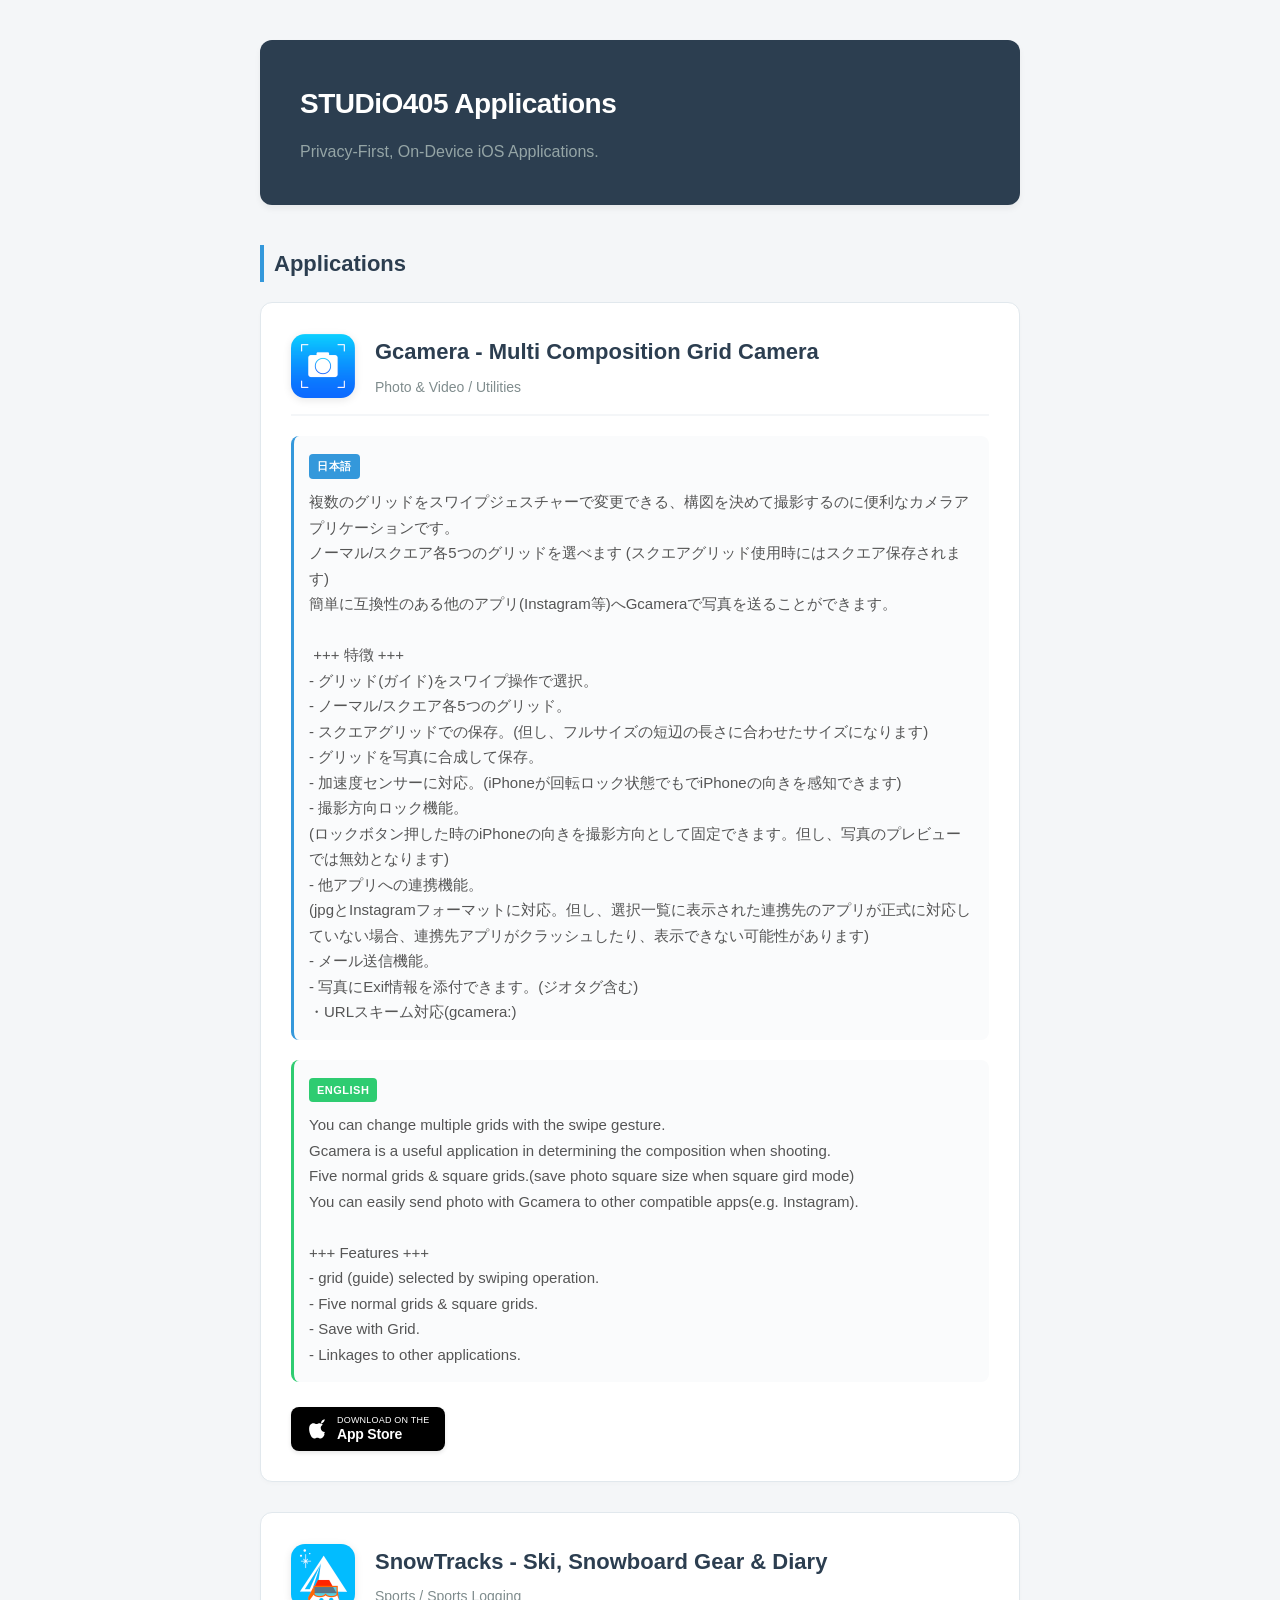
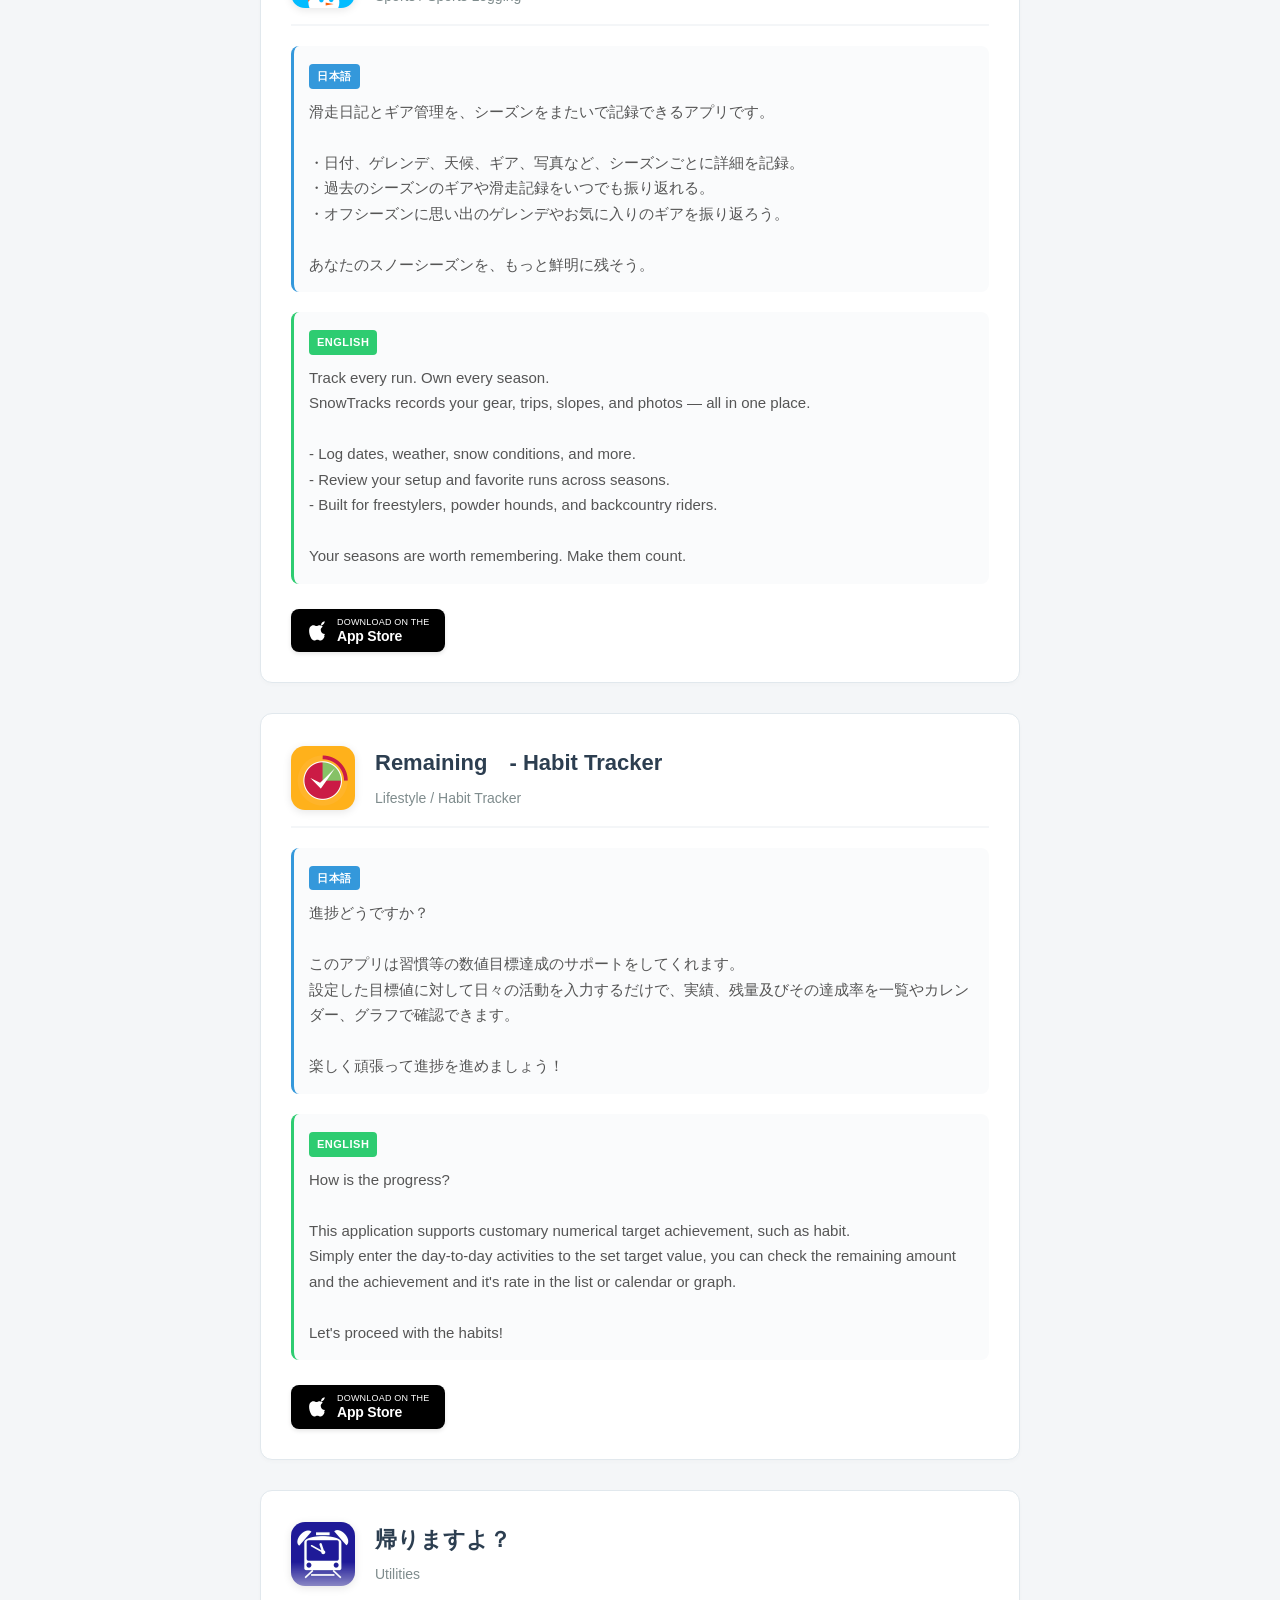
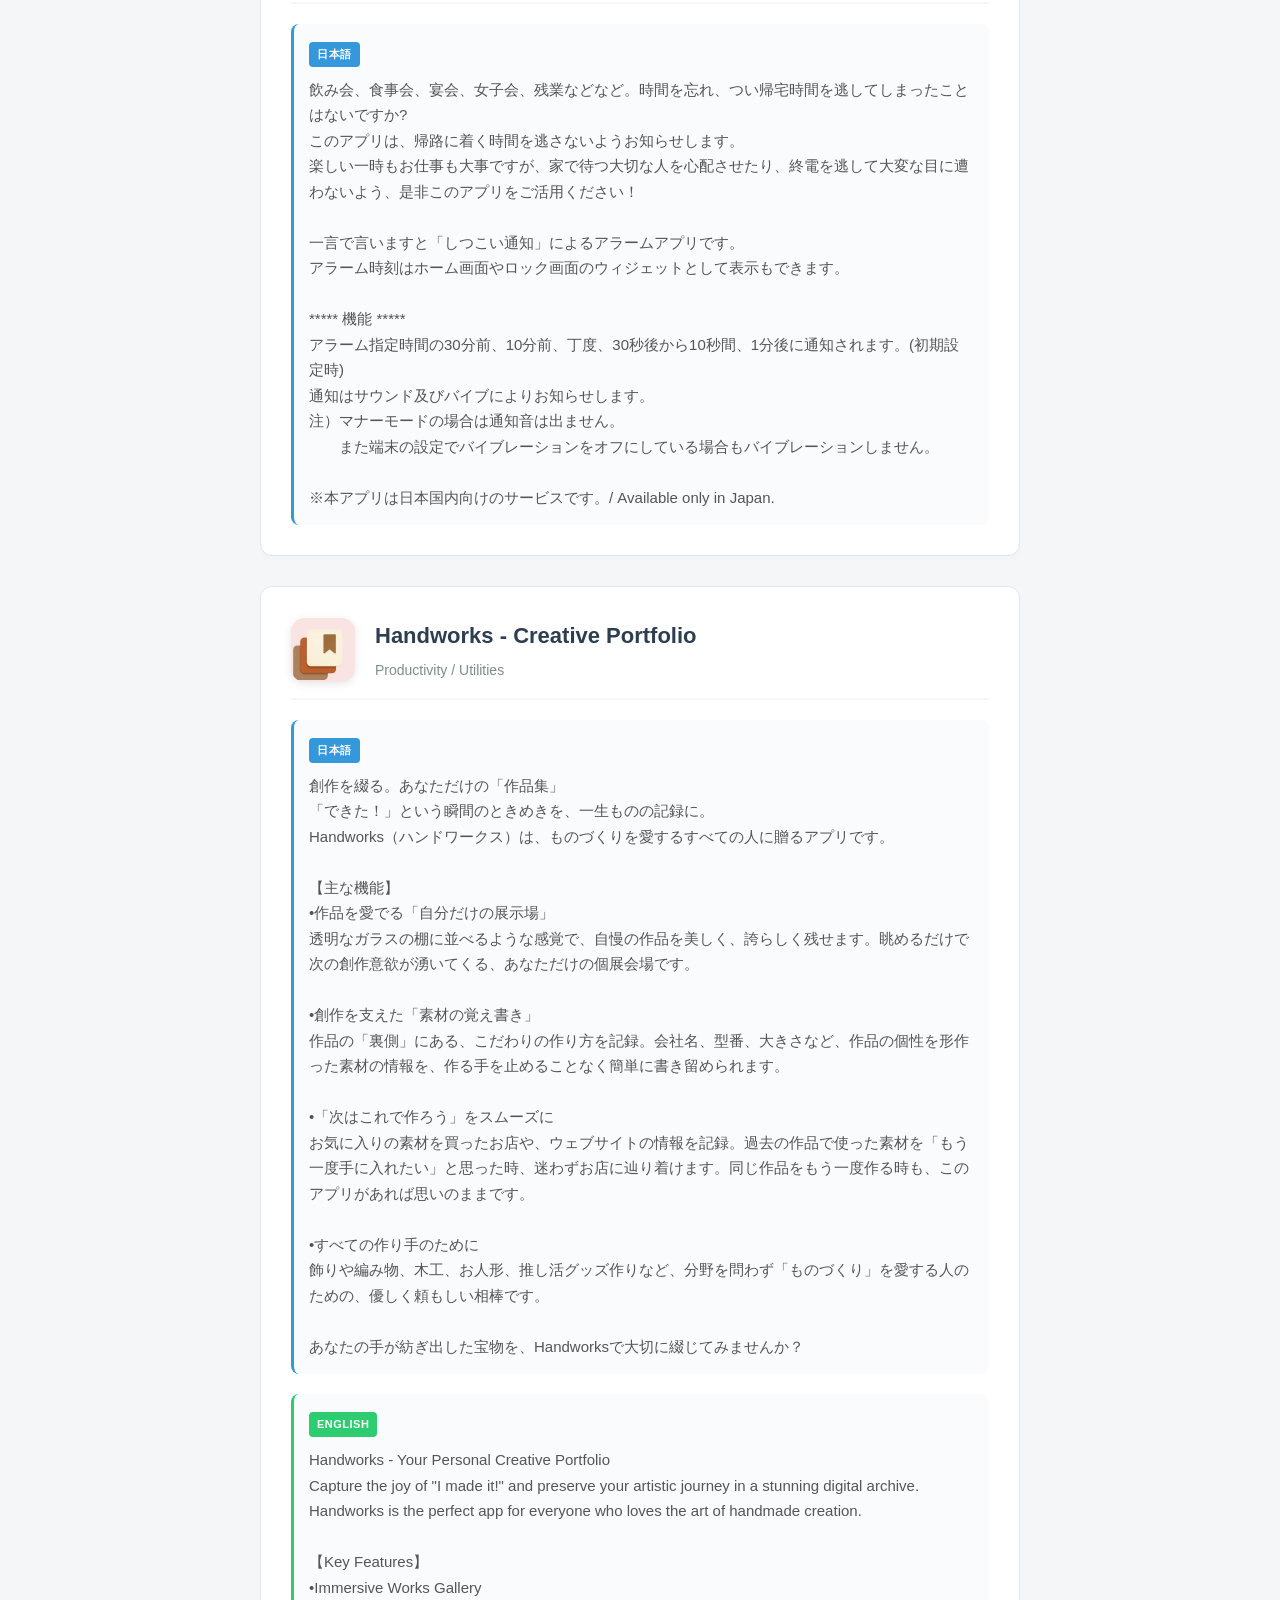
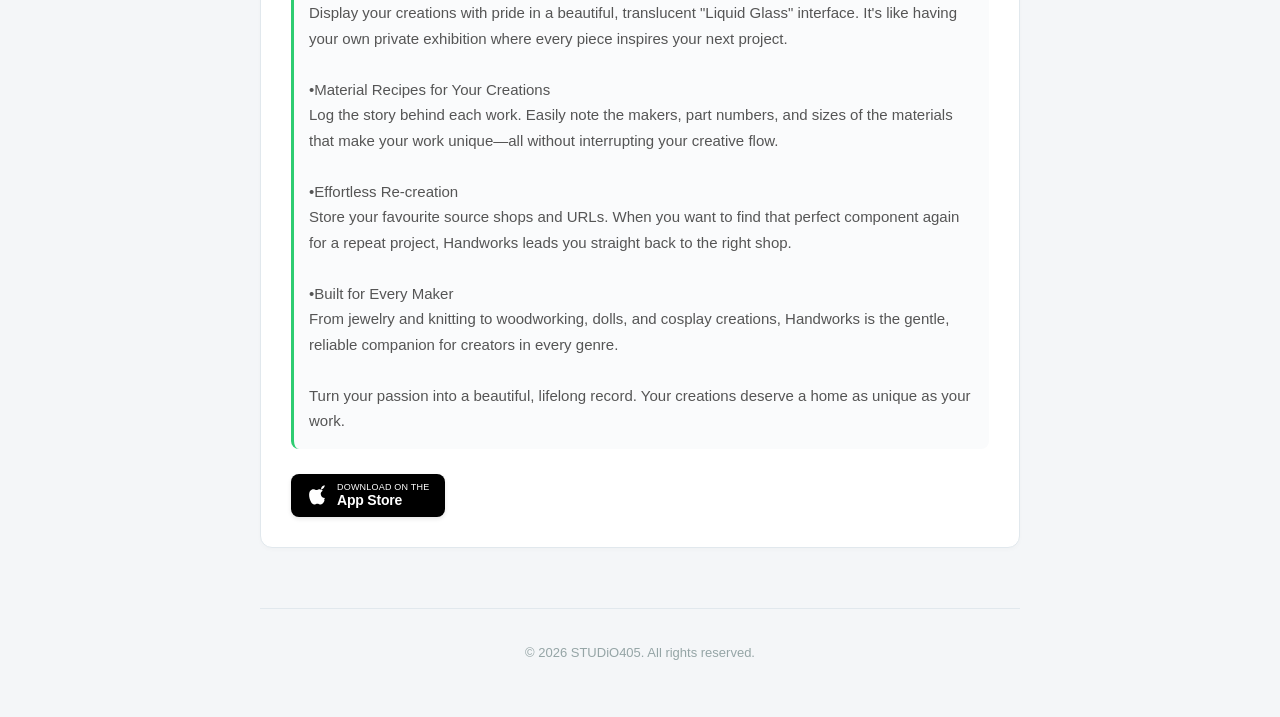
==== index.html @ 20d5213b "Update index.html Handworks公開したのでアプリのリンクを追加" ====
<!DOCTYPE html>
<html lang="ja">
<head>
    <meta charset="UTF-8">
    <meta name="viewport" content="width=device-width, initial-scale=1.0">
    <title>STUDiO405 Applications | Portfolio</title>
    <style>
        /* 全体のベーススタイル */
        * {
            box-sizing: border-box;
        }
        body {
            font-family: -apple-system, BlinkMacSystemFont, "Segoe UI", Roboto, "Helvetica Neue", Arial, sans-serif;
            color: #2c3e50;
            background-color: #f4f6f8;
            line-height: 1.7;
            margin: 0;
            padding: 0;
        }
        .container {
            max-width: 800px;
            margin: 0 auto;
            padding: 40px 20px;
        }
        /* ヘッダーエリア */
        header {
            background-color: #2c3e50;
            color: #ffffff;
            padding: 40px;
            border-radius: 12px;
            margin-bottom: 30px;
            box-shadow: 0 4px 6px rgba(0,0,0,0.05);
        }
        header h1 {
            margin: 0 0 10px 0;
            font-size: 28px;
            font-weight: 700;
            letter-spacing: -0.5px;
        }
        header p {
            margin: 0;
            font-size: 16px;
            color: #95a5a6;
        }
        /* セクションタイトル */
        .section-title {
            font-size: 22px;
            color: #2c3e50;
            margin: 40px 0 20px 0;
            padding-left: 10px;
            border-left: 4px solid #3498db;
        }
        /* アプリカード */
        .app-card {
            background-color: #ffffff;
            border: 1px solid #e1e8ed;
            border-radius: 12px;
            padding: 30px;
            margin-bottom: 30px;
            box-shadow: 0 2px 4px rgba(0,0,0,0.02);
        }
        /* アプリヘッダー（アイコンとタイトルの横並び） */
        .app-header {
            display: flex;
            align-items: center;
            gap: 20px;
            margin-bottom: 20px;
            border-bottom: 2px solid #f4f6f8;
            padding-bottom: 15px;
        }
        /* アプリアイコン（iOS風角丸） */
        .app-icon {
            width: 64px;
            height: 64px;
            border-radius: 22%;
            object-fit: cover;
            box-shadow: 0 2px 8px rgba(0,0,0,0.1);
            background-color: #eee;
        }
        .app-title-meta {
            flex: 1;
        }
        .app-name {
            font-size: 22px;
            font-weight: bold;
            color: #2c3e50;
            margin: 0 0 5px 0;
        }
        .app-category {
            font-size: 14px;
            color: #7f8c8d;
            margin: 0;
        }
        /* 言語セクション（日・英） */
        .lang-section {
            margin-top: 20px;
            padding: 15px;
            background-color: #fafbfc;
            border-radius: 8px;
            border-left: 3px solid #bdc3c7;
        }
        .lang-section.jp { border-left-color: #3498db; }
        .lang-section.en { border-left-color: #2ecc71; }

        .lang-badge {
            display: inline-block;
            font-size: 11px;
            font-weight: bold;
            color: #ffffff;
            padding: 3px 8px;
            border-radius: 4px;
            margin-bottom: 10px;
            text-transform: uppercase;
            letter-spacing: 0.5px;
        }
        .lang-badge.jp { background-color: #3498db; }
        .lang-badge.en { background-color: #2ecc71; }

        .app-description {
            font-size: 15px;
            color: #555555;
            margin: 0;
            white-space: pre-wrap;
        }
        /* App Store リンクボタン（Apple公式風カスタムCSS） */
        .store-link-container {
            margin-top: 25px;
            display: flex;
            justify-content: flex-start;
        }
        .appstore-button {
            display: inline-flex;
            align-items: center;
            background-color: #000000;
            color: #ffffff;
            text-decoration: none;
            padding: 8px 16px;
            border-radius: 8px;
            font-family: -apple-system, BlinkMacSystemFont, "Segoe UI", Roboto, sans-serif;
            transition: background-color 0.2s ease, transform 0.1s ease;
            box-shadow: 0 2px 4px rgba(0,0,0,0.1);
        }
        .appstore-button:hover {
            background-color: #222222;
        }
        .appstore-button:active {
            transform: scale(0.98);
        }
        /* ボタン内のAppleロゴ（SVG埋め込みで外部画像不要に） */
        .apple-logo {
            width: 20px;
            height: 20px;
            fill: #ffffff;
            margin-right: 10px;
        }
        .button-text {
            display: flex;
            flex-direction: column;
            line-height: 1.2;
        }
        .badge-sub {
            font-size: 9px;
            font-weight: 500;
            letter-spacing: 0.2px;
            text-transform: uppercase;
        }
        .badge-main {
            font-size: 14px;
            font-weight: 600;
            letter-spacing: -0.2px;
        }
        /* フッター */
        footer {
            text-align: center;
            margin-top: 60px;
            padding-top: 20px;
            border-top: 1px solid #e1e8ed;
            font-size: 13px;
            color: #95a5a6;
        }
    </style>
</head>
<body>

<div class="container">

    <header>
        <h1>STUDiO405 Applications</h1>
        <p>Privacy-First, On-Device iOS Applications.</p>
    </header>

    <h2 class="section-title">Applications</h2>

    <div class="app-card">
        <div class="app-header">
            <img src="images/icon-gcamera.png" alt="Gcamera Icon" class="app-icon">
            <div class="app-title-meta">
                <h3 class="app-name">Gcamera - Multi Composition Grid Camera</h3>
                <p class="app-category">Photo & Video / Utilities</p>
            </div>
        </div>
        <div class="lang-section jp">
            <span class="lang-badge jp">日本語</span>
            <p class="app-description">複数のグリッドをスワイプジェスチャーで変更できる、構図を決めて撮影するのに便利なカメラアプリケーションです。
ノーマル/スクエア各5つのグリッドを選べます (スクエアグリッド使用時にはスクエア保存されます)
簡単に互換性のある他のアプリ(Instagram等)へGcameraで写真を送ることができます。

 +++ 特徴 +++
- グリッド(ガイド)をスワイプ操作で選択。
- ノーマル/スクエア各5つのグリッド。
- スクエアグリッドでの保存。(但し、フルサイズの短辺の長さに合わせたサイズになります)
- グリッドを写真に合成して保存。
- 加速度センサーに対応。(iPhoneが回転ロック状態でもでiPhoneの向きを感知できます)
- 撮影方向ロック機能。
(ロックボタン押した時のiPhoneの向きを撮影方向として固定できます。但し、写真のプレビューでは無効となります)
- 他アプリへの連携機能。
(jpgとInstagramフォーマットに対応。但し、選択一覧に表示された連携先のアプリが正式に対応していない場合、連携先アプリがクラッシュしたり、表示できない可能性があります)
- メール送信機能。
- 写真にExif情報を添付できます。(ジオタグ含む)
・URLスキーム対応(gcamera:)</p>
        </div>
        <div class="lang-section en">
            <span class="lang-badge en">English</span>
            <p class="app-description">You can change multiple grids with the swipe gesture.
Gcamera is a useful application in determining the composition when shooting.
Five normal grids & square grids.(save photo square size when square gird mode)
You can easily send photo with Gcamera to other compatible apps(e.g. Instagram).

+++ Features +++
- grid (guide) selected by swiping operation.
- Five normal grids & square grids.
- Save with Grid.
- Linkages to other applications.</p>
        </div>
        <div class="store-link-container">
            <a href="https://apps.apple.com/app/gcamera/id443770493" class="appstore-button" target="_blank" rel="noopener noreferrer">
                <svg class="apple-logo" viewBox="0 0 170 170">
                    <path d="M150.37 130.25c-2.45 5.66-5.35 10.87-8.71 15.66-4.58 6.53-8.33 11.05-11.22 13.56-4.48 4.12-9.28 6.23-14.42 6.35-3.69 0-8.14-1.05-13.32-3.18-5.19-2.12-9.97-3.17-14.34-3.17-4.58 0-9.49 1.05-14.75 3.17-5.26 2.13-9.5 3.24-12.74 3.35-4.34.13-9.04-1.92-14.12-6.13-3.41-2.79-7.25-7.48-11.53-14.07-5.27-8.14-9.45-17.75-12.54-28.81-3.09-11.06-4.63-21.73-4.63-31.99 0-14.95 3.37-26.88 10.12-35.77 6.74-8.89 15.22-13.34 25.42-13.34 4.69 0 9.87 1.25 15.56 3.75 5.68 2.5 9.4 3.75 11.14 3.75 1.48 0 5.42-1.29 11.83-3.87 6.42-2.58 11.51-3.75 15.28-3.5 11.19.64 19.89 4.79 26.09 12.44-11.44 6.93-17.02 16.48-16.74 28.66.27 9.8 3.86 17.83 10.77 24.11 6.9 6.27 15.11 9.61 24.61 10.03-2.19 6.47-4.64 12.52-7.36 18.15zM119.22 35.61c0-8.08 2.87-15.54 8.6-22.38C133.56 6.38 141.08 2.4 150.36 1.3c.13 1 .2 1.83.2 2.47 0 7.74-2.91 15.06-8.73 21.96-5.83 6.9-13.25 11.08-22.25 12.54-.25-1-.36-1.78-.36-2.66z"/>
                </svg>
                <div class="button-text">
                    <span class="badge-sub">Download on the</span>
                    <span class="badge-main">App Store</span>
                </div>
            </a>
        </div>
    </div>

    <div class="app-card">
        <div class="app-header">
            <img src="images/icon-snowtracks.png" alt="SnowTracks Icon" class="app-icon">
            <div class="app-title-meta">
                <h3 class="app-name">SnowTracks - Ski, Snowboard Gear & Diary</h3>
                <p class="app-category">Sports / Sports Logging</p>
            </div>
        </div>
        <div class="lang-section jp">
            <span class="lang-badge jp">日本語</span>
            <p class="app-description">滑走日記とギア管理を、シーズンをまたいで記録できるアプリです。

・日付、ゲレンデ、天候、ギア、写真など、シーズンごとに詳細を記録。
・過去のシーズンのギアや滑走記録をいつでも振り返れる。
・オフシーズンに思い出のゲレンデやお気に入りのギアを振り返ろう。

あなたのスノーシーズンを、もっと鮮明に残そう。</p>
        </div>
        <div class="lang-section en">
            <span class="lang-badge en">English</span>
            <p class="app-description">Track every run. Own every season.
SnowTracks records your gear, trips, slopes, and photos — all in one place.

- Log dates, weather, snow conditions, and more.
- Review your setup and favorite runs across seasons.
- Built for freestylers, powder hounds, and backcountry riders.

Your seasons are worth remembering. Make them count.</p>
        </div>
        <div class="store-link-container">
            <a href="https://apps.apple.com/app/snowtracks/id914318265" class="appstore-button" target="_blank" rel="noopener noreferrer">
                <svg class="apple-logo" viewBox="0 0 170 170">
                    <path d="M150.37 130.25c-2.45 5.66-5.35 10.87-8.71 15.66-4.58 6.53-8.33 11.05-11.22 13.56-4.48 4.12-9.28 6.23-14.42 6.35-3.69 0-8.14-1.05-13.32-3.18-5.19-2.12-9.97-3.17-14.34-3.17-4.58 0-9.49 1.05-14.75 3.17-5.26 2.13-9.5 3.24-12.74 3.35-4.34.13-9.04-1.92-14.12-6.13-3.41-2.79-7.25-7.48-11.53-14.07-5.27-8.14-9.45-17.75-12.54-28.81-3.09-11.06-4.63-21.73-4.63-31.99 0-14.95 3.37-26.88 10.12-35.77 6.74-8.89 15.22-13.34 25.42-13.34 4.69 0 9.87 1.25 15.56 3.75 5.68 2.5 9.4 3.75 11.14 3.75 1.48 0 5.42-1.29 11.83-3.87 6.42-2.58 11.51-3.75 15.28-3.5 11.19.64 19.89 4.79 26.09 12.44-11.44 6.93-17.02 16.48-16.74 28.66.27 9.8 3.86 17.83 10.77 24.11 6.9 6.27 15.11 9.61 24.61 10.03-2.19 6.47-4.64 12.52-7.36 18.15zM119.22 35.61c0-8.08 2.87-15.54 8.6-22.38C133.56 6.38 141.08 2.4 150.36 1.3c.13 1 .2 1.83.2 2.47 0 7.74-2.91 15.06-8.73 21.96-5.83 6.9-13.25 11.08-22.25 12.54-.25-1-.36-1.78-.36-2.66z"/>
                </svg>
                <div class="button-text">
                    <span class="badge-sub">Download on the</span>
                    <span class="badge-main">App Store</span>
                </div>
            </a>
        </div>
    </div>

    <div class="app-card">
        <div class="app-header">
            <img src="images/icon-remaining.png" alt="Remaining Icon" class="app-icon">
            <div class="app-title-meta">
                <h3 class="app-name">Remaining　- Habit Tracker</h3>
                <p class="app-category">Lifestyle / Habit Tracker</p>
            </div>
        </div>
        <div class="lang-section jp">
            <span class="lang-badge jp">日本語</span>
            <p class="app-description">進捗どうですか？
                
このアプリは習慣等の数値目標達成のサポートをしてくれます。
設定した目標値に対して日々の活動を入力するだけで、実績、残量及びその達成率を一覧やカレンダー、グラフで確認できます。

楽しく頑張って進捗を進めましょう！</p>
        </div>
        <div class="lang-section en">
            <span class="lang-badge en">English</span>
            <p class="app-description">How is the progress?
                
This application supports customary numerical target achievement, such as habit.                 
Simply enter the day-to-day activities to the set target value, you can check the remaining amount and the achievement and it's rate in the list or calendar or graph.

Let's proceed with the habits!</p>
        </div>
        <div class="store-link-container">
            <a href="https://apps.apple.com/app/remaining/id914320949" class="appstore-button" target="_blank" rel="noopener noreferrer">
                <svg class="apple-logo" viewBox="0 0 170 170">
                    <path d="M150.37 130.25c-2.45 5.66-5.35 10.87-8.71 15.66-4.58 6.53-8.33 11.05-11.22 13.56-4.48 4.12-9.28 6.23-14.42 6.35-3.69 0-8.14-1.05-13.32-3.18-5.19-2.12-9.97-3.17-14.34-3.17-4.58 0-9.49 1.05-14.75 3.17-5.26 2.13-9.5 3.24-12.74 3.35-4.34.13-9.04-1.92-14.12-6.13-3.41-2.79-7.25-7.48-11.53-14.07-5.27-8.14-9.45-17.75-12.54-28.81-3.09-11.06-4.63-21.73-4.63-31.99 0-14.95 3.37-26.88 10.12-35.77 6.74-8.89 15.22-13.34 25.42-13.34 4.69 0 9.87 1.25 15.56 3.75 5.68 2.5 9.4 3.75 11.14 3.75 1.48 0 5.42-1.29 11.83-3.87 6.42-2.58 11.51-3.75 15.28-3.5 11.19.64 19.89 4.79 26.09 12.44-11.44 6.93-17.02 16.48-16.74 28.66.27 9.8 3.86 17.83 10.77 24.11 6.9 6.27 15.11 9.61 24.61 10.03-2.19 6.47-4.64 12.52-7.36 18.15zM119.22 35.61c0-8.08 2.87-15.54 8.6-22.38C133.56 6.38 141.08 2.4 150.36 1.3c.13 1 .2 1.83.2 2.47 0 7.74-2.91 15.06-8.73 21.96-5.83 6.9-13.25 11.08-22.25 12.54-.25-1-.36-1.78-.36-2.66z"/>
                </svg>
                <div class="button-text">
                    <span class="badge-sub">Download on the</span>
                    <span class="badge-main">App Store</span>
                </div>
            </a>
        </div>
    </div>

    <div class="app-card">
        <div class="app-header">
            <img src="images/icon-lasttrainnotice.png" alt="帰りますよ？ Icon" class="app-icon">
            <div class="app-title-meta">
                <h3 class="app-name">帰りますよ？</h3>
                <p class="app-category">Utilities</p>
            </div>
        </div>
        <div class="lang-section jp">
            <span class="lang-badge jp">日本語</span>
            <p class="app-description">飲み会、食事会、宴会、女子会、残業などなど。時間を忘れ、つい帰宅時間を逃してしまったことはないですか?
このアプリは、帰路に着く時間を逃さないようお知らせします。
楽しい一時もお仕事も大事ですが、家で待つ大切な人を心配させたり、終電を逃して大変な目に遭わないよう、是非このアプリをご活用ください！

一言で言いますと「しつこい通知」によるアラームアプリです。
アラーム時刻はホーム画面やロック画面のウィジェットとして表示もできます。

***** 機能 *****
アラーム指定時間の30分前、10分前、丁度、30秒後から10秒間、1分後に通知されます。(初期設定時)
通知はサウンド及びバイブによりお知らせします。
注）マナーモードの場合は通知音は出ません。
　　また端末の設定でバイブレーションをオフにしている場合もバイブレーションしません。
                
※本アプリは日本国内向けのサービスです。/ Available only in Japan.</p>
        </div>
    </div>

    <div class="app-card">
        <div class="app-header">
            <img src="images/icon-handworks.png" alt="Handworks Icon" class="app-icon">
            <div class="app-title-meta">
                <h3 class="app-name">Handworks - Creative Portfolio</h3>
                <p class="app-category">Productivity / Utilities</p>
            </div>
        </div>
        <div class="lang-section jp">
            <span class="lang-badge jp">日本語</span>
            <p class="app-description">創作を綴る。あなただけの「作品集」
「できた！」という瞬間のときめきを、一生ものの記録に。
Handworks（ハンドワークス）は、ものづくりを愛するすべての人に贈るアプリです。

【主な機能】
•作品を愛でる「自分だけの展示場」
透明なガラスの棚に並べるような感覚で、自慢の作品を美しく、誇らしく残せます。眺めるだけで次の創作意欲が湧いてくる、あなただけの個展会場です。

•創作を支えた「素材の覚え書き」
作品の「裏側」にある、こだわりの作り方を記録。会社名、型番、大きさなど、作品の個性を形作った素材の情報を、作る手を止めることなく簡単に書き留められます。

•「次はこれで作ろう」をスムーズに
お気に入りの素材を買ったお店や、ウェブサイトの情報を記録。過去の作品で使った素材を「もう一度手に入れたい」と思った時、迷わずお店に辿り着けます。同じ作品をもう一度作る時も、このアプリがあれば思いのままです。

•すべての作り手のために
飾りや編み物、木工、お人形、推し活グッズ作りなど、分野を問わず「ものづくり」を愛する人のための、優しく頼もしい相棒です。

あなたの手が紡ぎ出した宝物を、Handworksで大切に綴じてみませんか？</p>
        </div>
        <div class="lang-section en">
            <span class="lang-badge en">English</span>
            <p class="app-description">Handworks - Your Personal Creative Portfolio
Capture the joy of "I made it!" and preserve your artistic journey in a stunning digital archive. Handworks is the perfect app for everyone who loves the art of handmade creation.

【Key Features】
•Immersive Works Gallery
Display your creations with pride in a beautiful, translucent "Liquid Glass" interface. It's like having your own private exhibition where every piece inspires your next project.

•Material Recipes for Your Creations
Log the story behind each work. Easily note the makers, part numbers, and sizes of the materials that make your work unique—all without interrupting your creative flow.

•Effortless Re-creation
Store your favourite source shops and URLs. When you want to find that perfect component again for a repeat project, Handworks leads you straight back to the right shop.

•Built for Every Maker
From jewelry and knitting to woodworking, dolls, and cosplay creations, Handworks is the gentle, reliable companion for creators in every genre.

Turn your passion into a beautiful, lifelong record. Your creations deserve a home as unique as your work.</p>
        </div>
    	<div class="store-link-container">
            <a href="https://apps.apple.com/app/handworks-creative-portfolio/id6765852735" class="appstore-button" target="_blank" rel="noopener noreferrer">
<svg class="apple-logo" viewBox="0 0 170 170">
                    <path d="M150.37 130.25c-2.45 5.66-5.35 10.87-8.71 15.66-4.58 6.53-8.33 11.05-11.22 13.56-4.48 4.12-9.28 6.23-14.42 6.35-3.69 0-8.14-1.05-13.32-3.18-5.19-2.12-9.97-3.17-14.34-3.17-4.58 0-9.49 1.05-14.75 3.17-5.26 2.13-9.5 3.24-12.74 3.35-4.34.13-9.04-1.92-14.12-6.13-3.41-2.79-7.25-7.48-11.53-14.07-5.27-8.14-9.45-17.75-12.54-28.81-3.09-11.06-4.63-21.73-4.63-31.99 0-14.95 3.37-26.88 10.12-35.77 6.74-8.89 15.22-13.34 25.42-13.34 4.69 0 9.87 1.25 15.56 3.75 5.68 2.5 9.4 3.75 11.14 3.75 1.48 0 5.42-1.29 11.83-3.87 6.42-2.58 11.51-3.75 15.28-3.5 11.19.64 19.89 4.79 26.09 12.44-11.44 6.93-17.02 16.48-16.74 28.66.27 9.8 3.86 17.83 10.77 24.11 6.9 6.27 15.11 9.61 24.61 10.03-2.19 6.47-4.64 12.52-7.36 18.15zM119.22 35.61c0-8.08 2.87-15.54 8.6-22.38C133.56 6.38 141.08 2.4 150.36 1.3c.13 1 .2 1.83.2 2.47 0 7.74-2.91 15.06-8.73 21.96-5.83 6.9-13.25 11.08-22.25 12.54-.25-1-.36-1.78-.36-2.66z"/>
                </svg>
                <div class="button-text">
                    <span class="badge-sub">Download on the</span>
                    <span class="badge-main">App Store</span>
                </div>
            </a>
    	</div>
    </div>

    <footer>
        <p>&copy; 2026 STUDiO405. All rights reserved.</p>
    </footer>

</div>

</body>
</html>
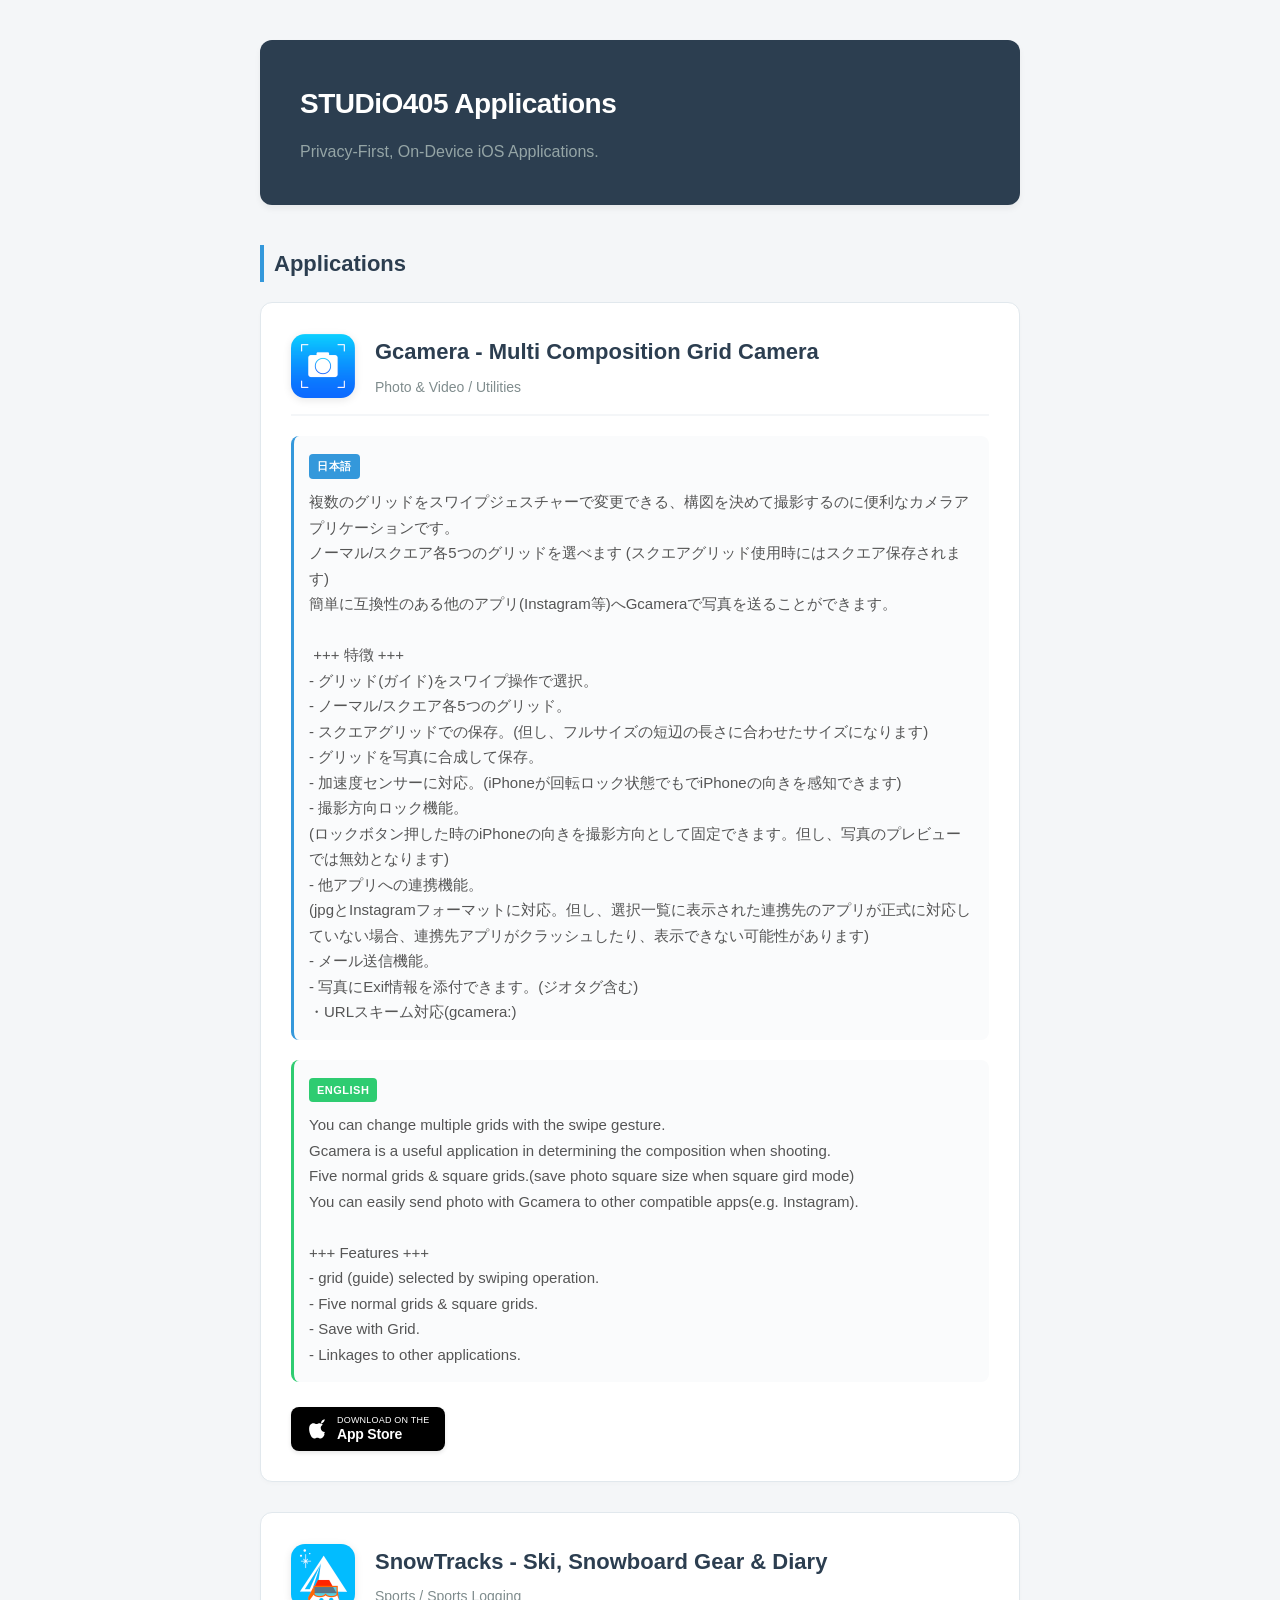
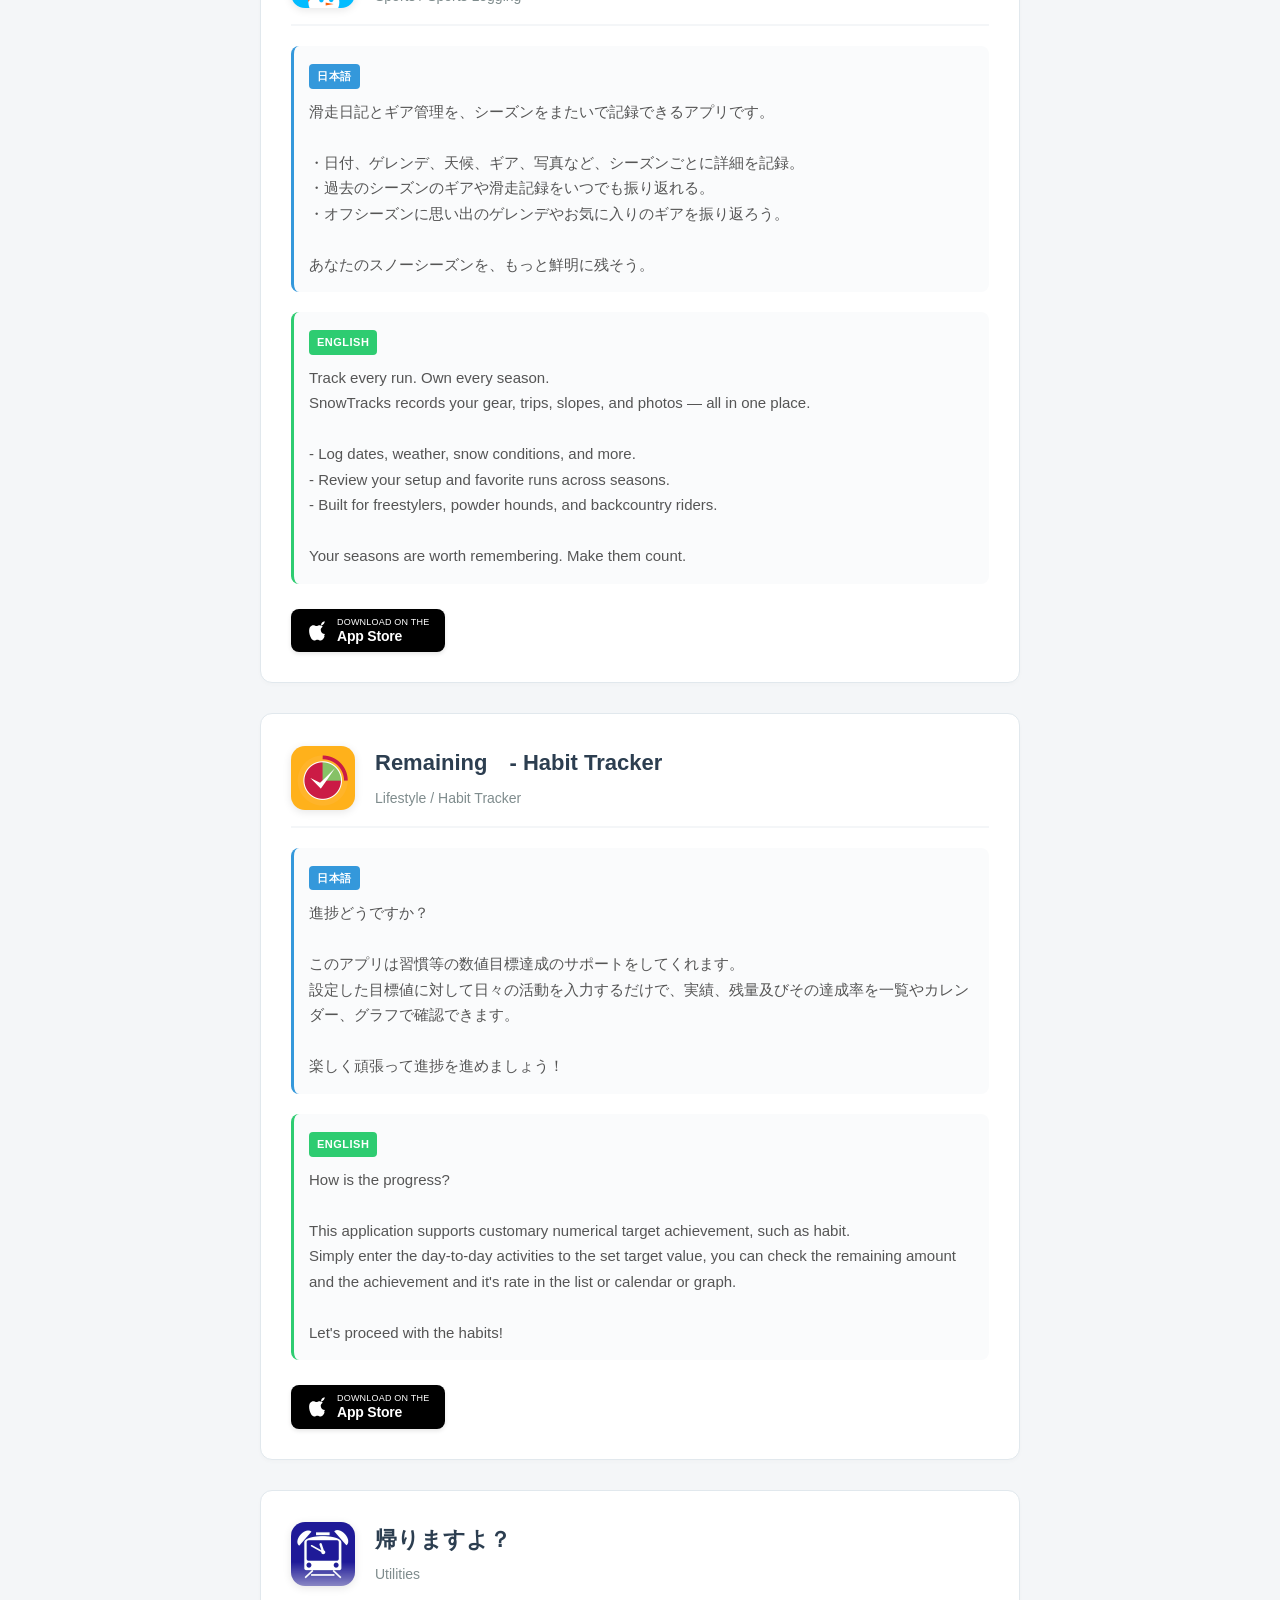
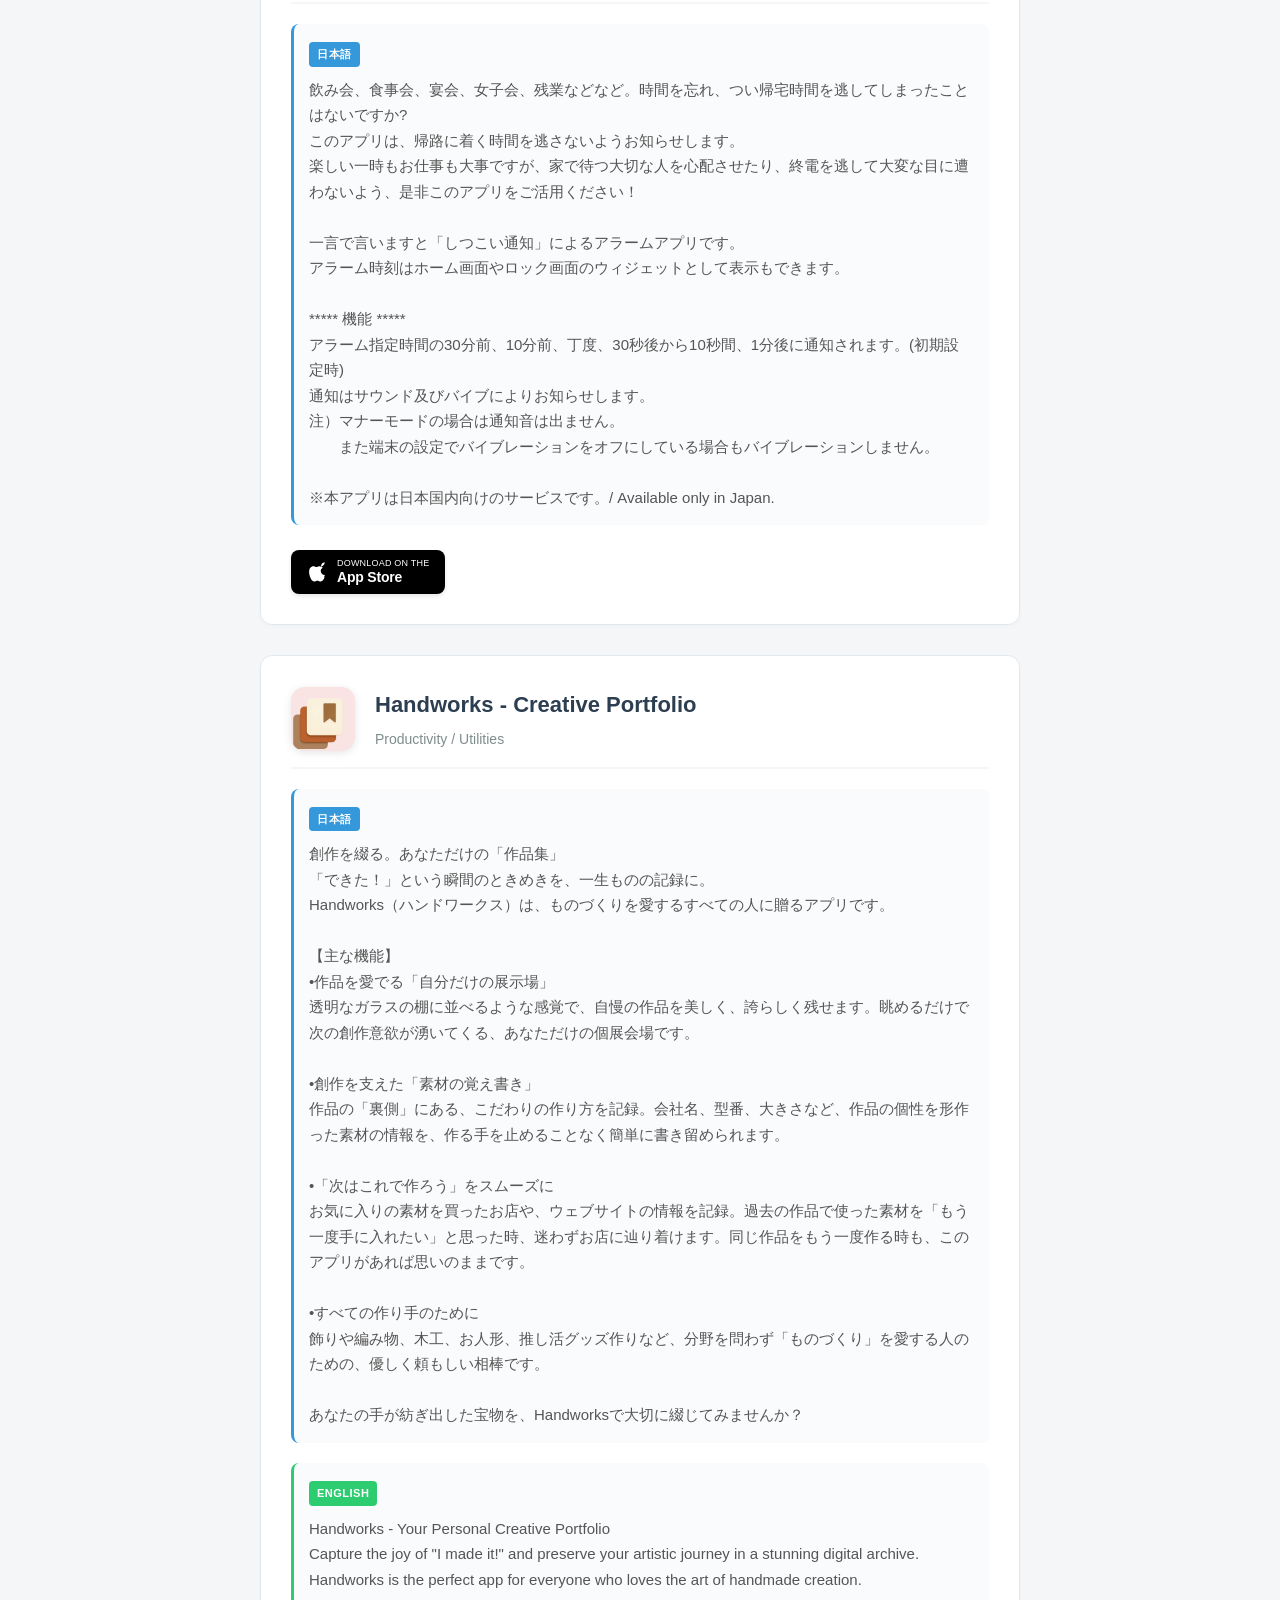
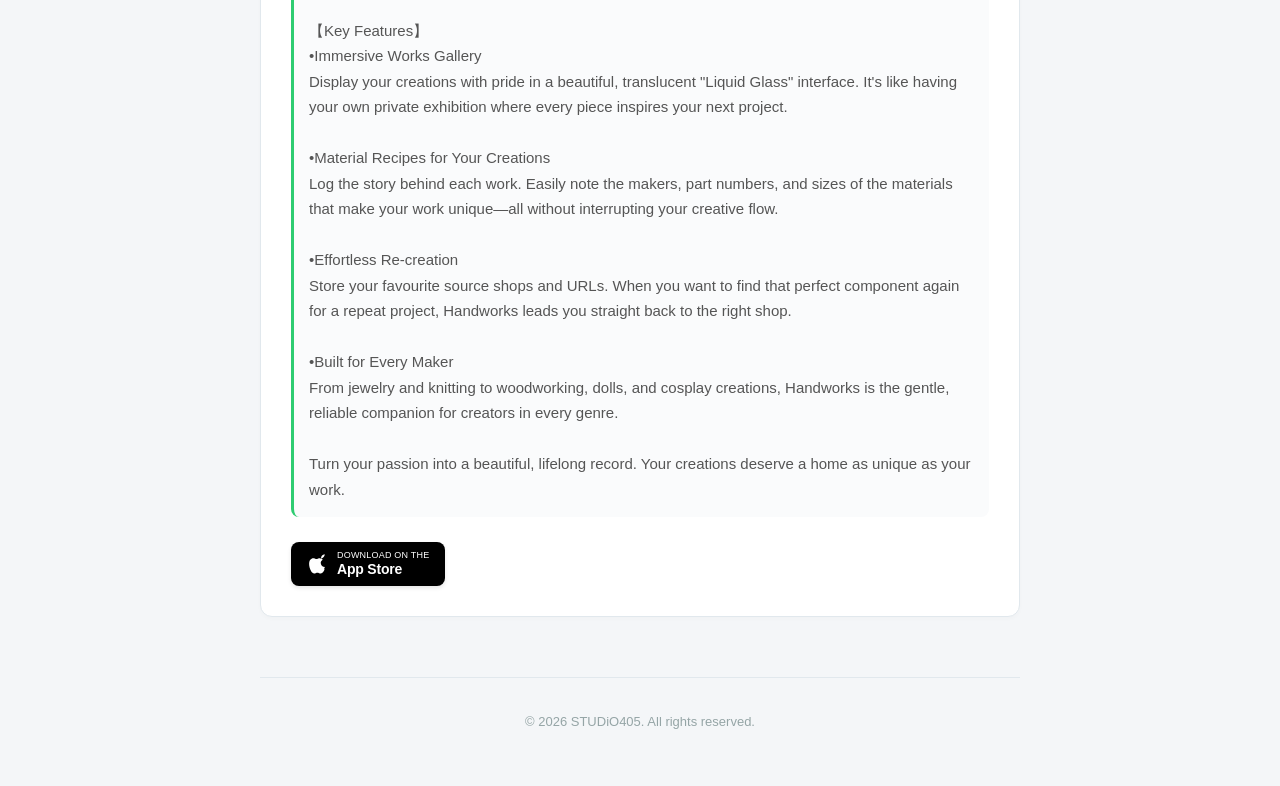
==== commit 18c0308d: "Add App Store link and download button" ====
--- a/index.html
+++ b/index.html
@@ -351,6 +351,18 @@
                 
 ※本アプリは日本国内向けのサービスです。/ Available only in Japan.</p>
         </div>
+   <div class="store-link-container">
+            <a href="https://apps.apple.com/jp/app/帰りますよ/id486191334" class="appstore-button" target="_blank" rel="noopener noreferrer">
+                <svg class="apple-logo" viewBox="0 0 170 170">
+                    <path d="M150.37 130.25c-2.45 5.66-5.35 10.87-8.71 15.66-4.58 6.53-8.33 11.05-11.22 13.56-4.48 4.12-9.28 6.23-14.42 6.35-3.69 0-8.14-1.05-13.32-3.18-5.19-2.12-9.97-3.17-14.34-3.17-4.58 0-9.49 1.05-14.75 3.17-5.26 2.13-9.5 3.24-12.74 3.35-4.34.13-9.04-1.92-14.12-6.13-3.41-2.79-7.25-7.48-11.53-14.07-5.27-8.14-9.45-17.75-12.54-28.81-3.09-11.06-4.63-21.73-4.63-31.99 0-14.95 3.37-26.88 10.12-35.77 6.74-8.89 15.22-13.34 25.42-13.34 4.69 0 9.87 1.25 15.56 3.75 5.68 2.5 9.4 3.75 11.14 3.75 1.48 0 5.42-1.29 11.83-3.87 6.42-2.58 11.51-3.75 15.28-3.5 11.19.64 19.89 4.79 26.09 12.44-11.44 6.93-17.02 16.48-16.74 28.66.27 9.8 3.86 17.83 10.77 24.11 6.9 6.27 15.11 9.61 24.61 10.03-2.19 6.47-4.64 12.52-7.36 18.15zM119.22 35.61c0-8.08 2.87-15.54 8.6-22.38C133.56 6.38 141.08 2.4 150.36 1.3c.13 1 .2 1.83.2 2.47 0 7.74-2.91 15.06-8.73 21.96-5.83 6.9-13.25 11.08-22.25 12.54-.25-1-.36-1.78-.36-2.66z"/>
+                </svg>
+                <div class="button-text">
+                    <span class="badge-sub">Download on the</span>
+                    <span class="badge-main">App Store</span>
+                </div>
+            </a>
+        </div>
+
     </div>
 
     <div class="app-card">
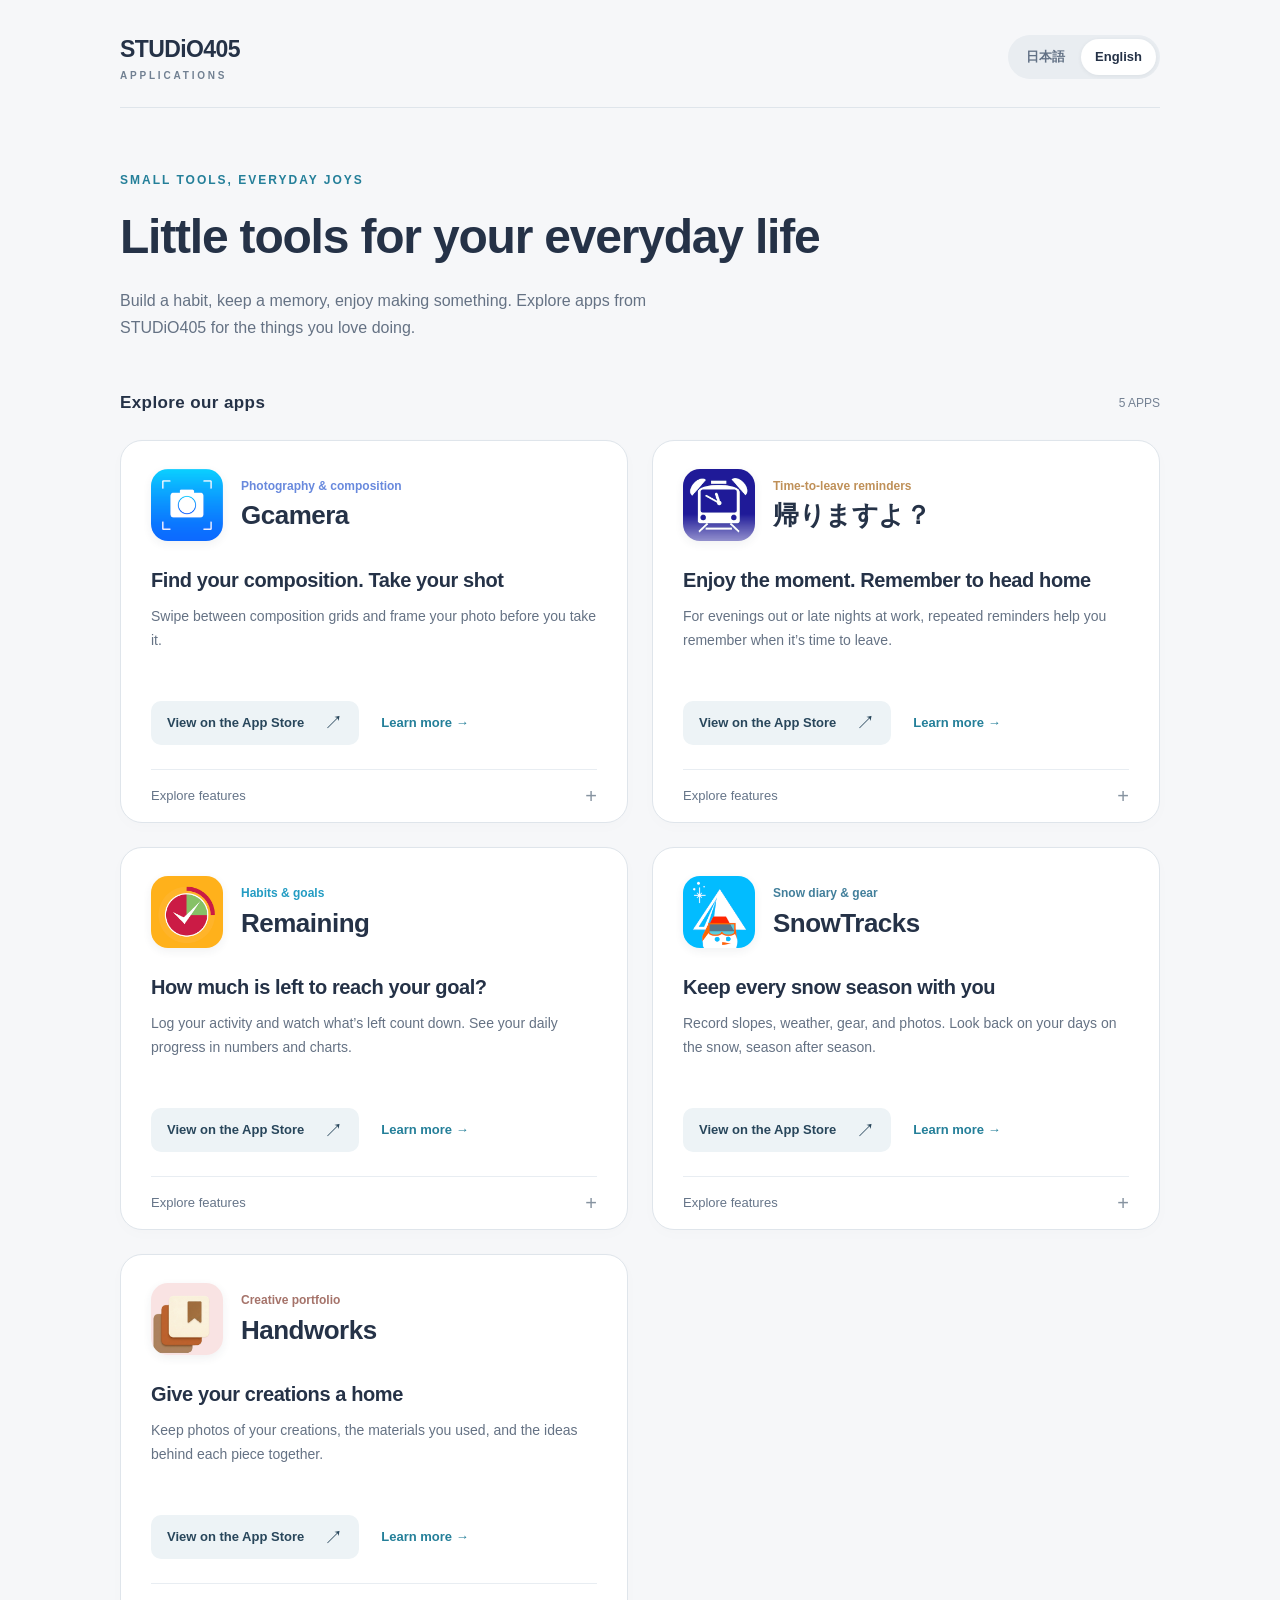
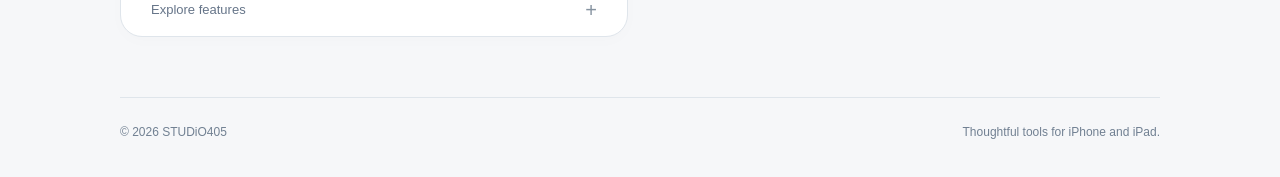
==== commit 90c2cee8: "Add bilingual app listings and product pages Organize apps by first release, add Remaining screensho" ====
--- a/index.html
+++ b/index.html
@@ -1,437 +1,50 @@
-<!DOCTYPE html>
-<html lang="ja">
-<head>
-    <meta charset="UTF-8">
-    <meta name="viewport" content="width=device-width, initial-scale=1.0">
-    <title>STUDiO405 Applications | Portfolio</title>
-    <style>
-        /* 全体のベーススタイル */
-        * {
-            box-sizing: border-box;
-        }
-        body {
-            font-family: -apple-system, BlinkMacSystemFont, "Segoe UI", Roboto, "Helvetica Neue", Arial, sans-serif;
-            color: #2c3e50;
-            background-color: #f4f6f8;
-            line-height: 1.7;
-            margin: 0;
-            padding: 0;
-        }
-        .container {
-            max-width: 800px;
-            margin: 0 auto;
-            padding: 40px 20px;
-        }
-        /* ヘッダーエリア */
-        header {
-            background-color: #2c3e50;
-            color: #ffffff;
-            padding: 40px;
-            border-radius: 12px;
-            margin-bottom: 30px;
-            box-shadow: 0 4px 6px rgba(0,0,0,0.05);
-        }
-        header h1 {
-            margin: 0 0 10px 0;
-            font-size: 28px;
-            font-weight: 700;
-            letter-spacing: -0.5px;
-        }
-        header p {
-            margin: 0;
-            font-size: 16px;
-            color: #95a5a6;
-        }
-        /* セクションタイトル */
-        .section-title {
-            font-size: 22px;
-            color: #2c3e50;
-            margin: 40px 0 20px 0;
-            padding-left: 10px;
-            border-left: 4px solid #3498db;
-        }
-        /* アプリカード */
-        .app-card {
-            background-color: #ffffff;
-            border: 1px solid #e1e8ed;
-            border-radius: 12px;
-            padding: 30px;
-            margin-bottom: 30px;
-            box-shadow: 0 2px 4px rgba(0,0,0,0.02);
-        }
-        /* アプリヘッダー（アイコンとタイトルの横並び） */
-        .app-header {
-            display: flex;
-            align-items: center;
-            gap: 20px;
-            margin-bottom: 20px;
-            border-bottom: 2px solid #f4f6f8;
-            padding-bottom: 15px;
-        }
-        /* アプリアイコン（iOS風角丸） */
-        .app-icon {
-            width: 64px;
-            height: 64px;
-            border-radius: 22%;
-            object-fit: cover;
-            box-shadow: 0 2px 8px rgba(0,0,0,0.1);
-            background-color: #eee;
-        }
-        .app-title-meta {
-            flex: 1;
-        }
-        .app-name {
-            font-size: 22px;
-            font-weight: bold;
-            color: #2c3e50;
-            margin: 0 0 5px 0;
-        }
-        .app-category {
-            font-size: 14px;
-            color: #7f8c8d;
-            margin: 0;
-        }
-        /* 言語セクション（日・英） */
-        .lang-section {
-            margin-top: 20px;
-            padding: 15px;
-            background-color: #fafbfc;
-            border-radius: 8px;
-            border-left: 3px solid #bdc3c7;
-        }
-        .lang-section.jp { border-left-color: #3498db; }
-        .lang-section.en { border-left-color: #2ecc71; }
-
-        .lang-badge {
-            display: inline-block;
-            font-size: 11px;
-            font-weight: bold;
-            color: #ffffff;
-            padding: 3px 8px;
-            border-radius: 4px;
-            margin-bottom: 10px;
-            text-transform: uppercase;
-            letter-spacing: 0.5px;
-        }
-        .lang-badge.jp { background-color: #3498db; }
-        .lang-badge.en { background-color: #2ecc71; }
-
-        .app-description {
-            font-size: 15px;
-            color: #555555;
-            margin: 0;
-            white-space: pre-wrap;
-        }
-        /* App Store リンクボタン（Apple公式風カスタムCSS） */
-        .store-link-container {
-            margin-top: 25px;
-            display: flex;
-            justify-content: flex-start;
-        }
-        .appstore-button {
-            display: inline-flex;
-            align-items: center;
-            background-color: #000000;
-            color: #ffffff;
-            text-decoration: none;
-            padding: 8px 16px;
-            border-radius: 8px;
-            font-family: -apple-system, BlinkMacSystemFont, "Segoe UI", Roboto, sans-serif;
-            transition: background-color 0.2s ease, transform 0.1s ease;
-            box-shadow: 0 2px 4px rgba(0,0,0,0.1);
-        }
-        .appstore-button:hover {
-            background-color: #222222;
-        }
-        .appstore-button:active {
-            transform: scale(0.98);
-        }
-        /* ボタン内のAppleロゴ（SVG埋め込みで外部画像不要に） */
-        .apple-logo {
-            width: 20px;
-            height: 20px;
-            fill: #ffffff;
-            margin-right: 10px;
-        }
-        .button-text {
-            display: flex;
-            flex-direction: column;
-            line-height: 1.2;
-        }
-        .badge-sub {
-            font-size: 9px;
-            font-weight: 500;
-            letter-spacing: 0.2px;
-            text-transform: uppercase;
-        }
-        .badge-main {
-            font-size: 14px;
-            font-weight: 600;
-            letter-spacing: -0.2px;
-        }
-        /* フッター */
-        footer {
-            text-align: center;
-            margin-top: 60px;
-            padding-top: 20px;
-            border-top: 1px solid #e1e8ed;
-            font-size: 13px;
-            color: #95a5a6;
-        }
-    </style>
-</head>
-<body>
-
-<div class="container">
-
-    <header>
-        <h1>STUDiO405 Applications</h1>
-        <p>Privacy-First, On-Device iOS Applications.</p>
-    </header>
-
-    <h2 class="section-title">Applications</h2>
-
-    <div class="app-card">
-        <div class="app-header">
-            <img src="images/icon-gcamera.png" alt="Gcamera Icon" class="app-icon">
-            <div class="app-title-meta">
-                <h3 class="app-name">Gcamera - Multi Composition Grid Camera</h3>
-                <p class="app-category">Photo & Video / Utilities</p>
-            </div>
-        </div>
-        <div class="lang-section jp">
-            <span class="lang-badge jp">日本語</span>
-            <p class="app-description">複数のグリッドをスワイプジェスチャーで変更できる、構図を決めて撮影するのに便利なカメラアプリケーションです。
-ノーマル/スクエア各5つのグリッドを選べます (スクエアグリッド使用時にはスクエア保存されます)
-簡単に互換性のある他のアプリ(Instagram等)へGcameraで写真を送ることができます。
-
- +++ 特徴 +++
-- グリッド(ガイド)をスワイプ操作で選択。
-- ノーマル/スクエア各5つのグリッド。
-- スクエアグリッドでの保存。(但し、フルサイズの短辺の長さに合わせたサイズになります)
-- グリッドを写真に合成して保存。
-- 加速度センサーに対応。(iPhoneが回転ロック状態でもでiPhoneの向きを感知できます)
-- 撮影方向ロック機能。
-(ロックボタン押した時のiPhoneの向きを撮影方向として固定できます。但し、写真のプレビューでは無効となります)
-- 他アプリへの連携機能。
-(jpgとInstagramフォーマットに対応。但し、選択一覧に表示された連携先のアプリが正式に対応していない場合、連携先アプリがクラッシュしたり、表示できない可能性があります)
-- メール送信機能。
-- 写真にExif情報を添付できます。(ジオタグ含む)
-・URLスキーム対応(gcamera:)</p>
-        </div>
-        <div class="lang-section en">
-            <span class="lang-badge en">English</span>
-            <p class="app-description">You can change multiple grids with the swipe gesture.
-Gcamera is a useful application in determining the composition when shooting.
-Five normal grids & square grids.(save photo square size when square gird mode)
-You can easily send photo with Gcamera to other compatible apps(e.g. Instagram).
-
-+++ Features +++
-- grid (guide) selected by swiping operation.
-- Five normal grids & square grids.
-- Save with Grid.
-- Linkages to other applications.</p>
-        </div>
-        <div class="store-link-container">
-            <a href="https://apps.apple.com/app/gcamera/id443770493" class="appstore-button" target="_blank" rel="noopener noreferrer">
-                <svg class="apple-logo" viewBox="0 0 170 170">
-                    <path d="M150.37 130.25c-2.45 5.66-5.35 10.87-8.71 15.66-4.58 6.53-8.33 11.05-11.22 13.56-4.48 4.12-9.28 6.23-14.42 6.35-3.69 0-8.14-1.05-13.32-3.18-5.19-2.12-9.97-3.17-14.34-3.17-4.58 0-9.49 1.05-14.75 3.17-5.26 2.13-9.5 3.24-12.74 3.35-4.34.13-9.04-1.92-14.12-6.13-3.41-2.79-7.25-7.48-11.53-14.07-5.27-8.14-9.45-17.75-12.54-28.81-3.09-11.06-4.63-21.73-4.63-31.99 0-14.95 3.37-26.88 10.12-35.77 6.74-8.89 15.22-13.34 25.42-13.34 4.69 0 9.87 1.25 15.56 3.75 5.68 2.5 9.4 3.75 11.14 3.75 1.48 0 5.42-1.29 11.83-3.87 6.42-2.58 11.51-3.75 15.28-3.5 11.19.64 19.89 4.79 26.09 12.44-11.44 6.93-17.02 16.48-16.74 28.66.27 9.8 3.86 17.83 10.77 24.11 6.9 6.27 15.11 9.61 24.61 10.03-2.19 6.47-4.64 12.52-7.36 18.15zM119.22 35.61c0-8.08 2.87-15.54 8.6-22.38C133.56 6.38 141.08 2.4 150.36 1.3c.13 1 .2 1.83.2 2.47 0 7.74-2.91 15.06-8.73 21.96-5.83 6.9-13.25 11.08-22.25 12.54-.25-1-.36-1.78-.36-2.66z"/>
-                </svg>
-                <div class="button-text">
-                    <span class="badge-sub">Download on the</span>
-                    <span class="badge-main">App Store</span>
-                </div>
-            </a>
-        </div>
-    </div>
-
-    <div class="app-card">
-        <div class="app-header">
-            <img src="images/icon-snowtracks.png" alt="SnowTracks Icon" class="app-icon">
-            <div class="app-title-meta">
-                <h3 class="app-name">SnowTracks - Ski, Snowboard Gear & Diary</h3>
-                <p class="app-category">Sports / Sports Logging</p>
-            </div>
-        </div>
-        <div class="lang-section jp">
-            <span class="lang-badge jp">日本語</span>
-            <p class="app-description">滑走日記とギア管理を、シーズンをまたいで記録できるアプリです。
-
-・日付、ゲレンデ、天候、ギア、写真など、シーズンごとに詳細を記録。
-・過去のシーズンのギアや滑走記録をいつでも振り返れる。
-・オフシーズンに思い出のゲレンデやお気に入りのギアを振り返ろう。
-
-あなたのスノーシーズンを、もっと鮮明に残そう。</p>
-        </div>
-        <div class="lang-section en">
-            <span class="lang-badge en">English</span>
-            <p class="app-description">Track every run. Own every season.
-SnowTracks records your gear, trips, slopes, and photos — all in one place.
-
-- Log dates, weather, snow conditions, and more.
-- Review your setup and favorite runs across seasons.
-- Built for freestylers, powder hounds, and backcountry riders.
-
-Your seasons are worth remembering. Make them count.</p>
-        </div>
-        <div class="store-link-container">
-            <a href="https://apps.apple.com/app/snowtracks/id914318265" class="appstore-button" target="_blank" rel="noopener noreferrer">
-                <svg class="apple-logo" viewBox="0 0 170 170">
-                    <path d="M150.37 130.25c-2.45 5.66-5.35 10.87-8.71 15.66-4.58 6.53-8.33 11.05-11.22 13.56-4.48 4.12-9.28 6.23-14.42 6.35-3.69 0-8.14-1.05-13.32-3.18-5.19-2.12-9.97-3.17-14.34-3.17-4.58 0-9.49 1.05-14.75 3.17-5.26 2.13-9.5 3.24-12.74 3.35-4.34.13-9.04-1.92-14.12-6.13-3.41-2.79-7.25-7.48-11.53-14.07-5.27-8.14-9.45-17.75-12.54-28.81-3.09-11.06-4.63-21.73-4.63-31.99 0-14.95 3.37-26.88 10.12-35.77 6.74-8.89 15.22-13.34 25.42-13.34 4.69 0 9.87 1.25 15.56 3.75 5.68 2.5 9.4 3.75 11.14 3.75 1.48 0 5.42-1.29 11.83-3.87 6.42-2.58 11.51-3.75 15.28-3.5 11.19.64 19.89 4.79 26.09 12.44-11.44 6.93-17.02 16.48-16.74 28.66.27 9.8 3.86 17.83 10.77 24.11 6.9 6.27 15.11 9.61 24.61 10.03-2.19 6.47-4.64 12.52-7.36 18.15zM119.22 35.61c0-8.08 2.87-15.54 8.6-22.38C133.56 6.38 141.08 2.4 150.36 1.3c.13 1 .2 1.83.2 2.47 0 7.74-2.91 15.06-8.73 21.96-5.83 6.9-13.25 11.08-22.25 12.54-.25-1-.36-1.78-.36-2.66z"/>
-                </svg>
-                <div class="button-text">
-                    <span class="badge-sub">Download on the</span>
-                    <span class="badge-main">App Store</span>
-                </div>
-            </a>
-        </div>
-    </div>
-
-    <div class="app-card">
-        <div class="app-header">
-            <img src="images/icon-remaining.png" alt="Remaining Icon" class="app-icon">
-            <div class="app-title-meta">
-                <h3 class="app-name">Remaining　- Habit Tracker</h3>
-                <p class="app-category">Lifestyle / Habit Tracker</p>
-            </div>
-        </div>
-        <div class="lang-section jp">
-            <span class="lang-badge jp">日本語</span>
-            <p class="app-description">進捗どうですか？
-                
-このアプリは習慣等の数値目標達成のサポートをしてくれます。
-設定した目標値に対して日々の活動を入力するだけで、実績、残量及びその達成率を一覧やカレンダー、グラフで確認できます。
-
-楽しく頑張って進捗を進めましょう！</p>
-        </div>
-        <div class="lang-section en">
-            <span class="lang-badge en">English</span>
-            <p class="app-description">How is the progress?
-                
-This application supports customary numerical target achievement, such as habit.                 
-Simply enter the day-to-day activities to the set target value, you can check the remaining amount and the achievement and it's rate in the list or calendar or graph.
-
-Let's proceed with the habits!</p>
-        </div>
-        <div class="store-link-container">
-            <a href="https://apps.apple.com/app/remaining/id914320949" class="appstore-button" target="_blank" rel="noopener noreferrer">
-                <svg class="apple-logo" viewBox="0 0 170 170">
-                    <path d="M150.37 130.25c-2.45 5.66-5.35 10.87-8.71 15.66-4.58 6.53-8.33 11.05-11.22 13.56-4.48 4.12-9.28 6.23-14.42 6.35-3.69 0-8.14-1.05-13.32-3.18-5.19-2.12-9.97-3.17-14.34-3.17-4.58 0-9.49 1.05-14.75 3.17-5.26 2.13-9.5 3.24-12.74 3.35-4.34.13-9.04-1.92-14.12-6.13-3.41-2.79-7.25-7.48-11.53-14.07-5.27-8.14-9.45-17.75-12.54-28.81-3.09-11.06-4.63-21.73-4.63-31.99 0-14.95 3.37-26.88 10.12-35.77 6.74-8.89 15.22-13.34 25.42-13.34 4.69 0 9.87 1.25 15.56 3.75 5.68 2.5 9.4 3.75 11.14 3.75 1.48 0 5.42-1.29 11.83-3.87 6.42-2.58 11.51-3.75 15.28-3.5 11.19.64 19.89 4.79 26.09 12.44-11.44 6.93-17.02 16.48-16.74 28.66.27 9.8 3.86 17.83 10.77 24.11 6.9 6.27 15.11 9.61 24.61 10.03-2.19 6.47-4.64 12.52-7.36 18.15zM119.22 35.61c0-8.08 2.87-15.54 8.6-22.38C133.56 6.38 141.08 2.4 150.36 1.3c.13 1 .2 1.83.2 2.47 0 7.74-2.91 15.06-8.73 21.96-5.83 6.9-13.25 11.08-22.25 12.54-.25-1-.36-1.78-.36-2.66z"/>
-                </svg>
-                <div class="button-text">
-                    <span class="badge-sub">Download on the</span>
-                    <span class="badge-main">App Store</span>
-                </div>
-            </a>
-        </div>
-    </div>
-
-    <div class="app-card">
-        <div class="app-header">
-            <img src="images/icon-lasttrainnotice.png" alt="帰りますよ？ Icon" class="app-icon">
-            <div class="app-title-meta">
-                <h3 class="app-name">帰りますよ？</h3>
-                <p class="app-category">Utilities</p>
-            </div>
-        </div>
-        <div class="lang-section jp">
-            <span class="lang-badge jp">日本語</span>
-            <p class="app-description">飲み会、食事会、宴会、女子会、残業などなど。時間を忘れ、つい帰宅時間を逃してしまったことはないですか?
-このアプリは、帰路に着く時間を逃さないようお知らせします。
-楽しい一時もお仕事も大事ですが、家で待つ大切な人を心配させたり、終電を逃して大変な目に遭わないよう、是非このアプリをご活用ください！
-
-一言で言いますと「しつこい通知」によるアラームアプリです。
-アラーム時刻はホーム画面やロック画面のウィジェットとして表示もできます。
-
-***** 機能 *****
-アラーム指定時間の30分前、10分前、丁度、30秒後から10秒間、1分後に通知されます。(初期設定時)
-通知はサウンド及びバイブによりお知らせします。
-注）マナーモードの場合は通知音は出ません。
-　　また端末の設定でバイブレーションをオフにしている場合もバイブレーションしません。
-                
-※本アプリは日本国内向けのサービスです。/ Available only in Japan.</p>
-        </div>
-   <div class="store-link-container">
-            <a href="https://apps.apple.com/jp/app/帰りますよ/id486191334" class="appstore-button" target="_blank" rel="noopener noreferrer">
-                <svg class="apple-logo" viewBox="0 0 170 170">
-                    <path d="M150.37 130.25c-2.45 5.66-5.35 10.87-8.71 15.66-4.58 6.53-8.33 11.05-11.22 13.56-4.48 4.12-9.28 6.23-14.42 6.35-3.69 0-8.14-1.05-13.32-3.18-5.19-2.12-9.97-3.17-14.34-3.17-4.58 0-9.49 1.05-14.75 3.17-5.26 2.13-9.5 3.24-12.74 3.35-4.34.13-9.04-1.92-14.12-6.13-3.41-2.79-7.25-7.48-11.53-14.07-5.27-8.14-9.45-17.75-12.54-28.81-3.09-11.06-4.63-21.73-4.63-31.99 0-14.95 3.37-26.88 10.12-35.77 6.74-8.89 15.22-13.34 25.42-13.34 4.69 0 9.87 1.25 15.56 3.75 5.68 2.5 9.4 3.75 11.14 3.75 1.48 0 5.42-1.29 11.83-3.87 6.42-2.58 11.51-3.75 15.28-3.5 11.19.64 19.89 4.79 26.09 12.44-11.44 6.93-17.02 16.48-16.74 28.66.27 9.8 3.86 17.83 10.77 24.11 6.9 6.27 15.11 9.61 24.61 10.03-2.19 6.47-4.64 12.52-7.36 18.15zM119.22 35.61c0-8.08 2.87-15.54 8.6-22.38C133.56 6.38 141.08 2.4 150.36 1.3c.13 1 .2 1.83.2 2.47 0 7.74-2.91 15.06-8.73 21.96-5.83 6.9-13.25 11.08-22.25 12.54-.25-1-.36-1.78-.36-2.66z"/>
-                </svg>
-                <div class="button-text">
-                    <span class="badge-sub">Download on the</span>
-                    <span class="badge-main">App Store</span>
-                </div>
-            </a>
-        </div>
-
-    </div>
-
-    <div class="app-card">
-        <div class="app-header">
-            <img src="images/icon-handworks.png" alt="Handworks Icon" class="app-icon">
-            <div class="app-title-meta">
-                <h3 class="app-name">Handworks - Creative Portfolio</h3>
-                <p class="app-category">Productivity / Utilities</p>
-            </div>
-        </div>
-        <div class="lang-section jp">
-            <span class="lang-badge jp">日本語</span>
-            <p class="app-description">創作を綴る。あなただけの「作品集」
-「できた！」という瞬間のときめきを、一生ものの記録に。
-Handworks（ハンドワークス）は、ものづくりを愛するすべての人に贈るアプリです。
-
-【主な機能】
-•作品を愛でる「自分だけの展示場」
-透明なガラスの棚に並べるような感覚で、自慢の作品を美しく、誇らしく残せます。眺めるだけで次の創作意欲が湧いてくる、あなただけの個展会場です。
-
-•創作を支えた「素材の覚え書き」
-作品の「裏側」にある、こだわりの作り方を記録。会社名、型番、大きさなど、作品の個性を形作った素材の情報を、作る手を止めることなく簡単に書き留められます。
-
-•「次はこれで作ろう」をスムーズに
-お気に入りの素材を買ったお店や、ウェブサイトの情報を記録。過去の作品で使った素材を「もう一度手に入れたい」と思った時、迷わずお店に辿り着けます。同じ作品をもう一度作る時も、このアプリがあれば思いのままです。
-
-•すべての作り手のために
-飾りや編み物、木工、お人形、推し活グッズ作りなど、分野を問わず「ものづくり」を愛する人のための、優しく頼もしい相棒です。
-
-あなたの手が紡ぎ出した宝物を、Handworksで大切に綴じてみませんか？</p>
-        </div>
-        <div class="lang-section en">
-            <span class="lang-badge en">English</span>
-            <p class="app-description">Handworks - Your Personal Creative Portfolio
-Capture the joy of "I made it!" and preserve your artistic journey in a stunning digital archive. Handworks is the perfect app for everyone who loves the art of handmade creation.
-
-【Key Features】
-•Immersive Works Gallery
-Display your creations with pride in a beautiful, translucent "Liquid Glass" interface. It's like having your own private exhibition where every piece inspires your next project.
-
-•Material Recipes for Your Creations
-Log the story behind each work. Easily note the makers, part numbers, and sizes of the materials that make your work unique—all without interrupting your creative flow.
-
-•Effortless Re-creation
-Store your favourite source shops and URLs. When you want to find that perfect component again for a repeat project, Handworks leads you straight back to the right shop.
-
-•Built for Every Maker
-From jewelry and knitting to woodworking, dolls, and cosplay creations, Handworks is the gentle, reliable companion for creators in every genre.
-
-Turn your passion into a beautiful, lifelong record. Your creations deserve a home as unique as your work.</p>
-        </div>
-    	<div class="store-link-container">
-            <a href="https://apps.apple.com/app/handworks-creative-portfolio/id6765852735" class="appstore-button" target="_blank" rel="noopener noreferrer">
-<svg class="apple-logo" viewBox="0 0 170 170">
-                    <path d="M150.37 130.25c-2.45 5.66-5.35 10.87-8.71 15.66-4.58 6.53-8.33 11.05-11.22 13.56-4.48 4.12-9.28 6.23-14.42 6.35-3.69 0-8.14-1.05-13.32-3.18-5.19-2.12-9.97-3.17-14.34-3.17-4.58 0-9.49 1.05-14.75 3.17-5.26 2.13-9.5 3.24-12.74 3.35-4.34.13-9.04-1.92-14.12-6.13-3.41-2.79-7.25-7.48-11.53-14.07-5.27-8.14-9.45-17.75-12.54-28.81-3.09-11.06-4.63-21.73-4.63-31.99 0-14.95 3.37-26.88 10.12-35.77 6.74-8.89 15.22-13.34 25.42-13.34 4.69 0 9.87 1.25 15.56 3.75 5.68 2.5 9.4 3.75 11.14 3.75 1.48 0 5.42-1.29 11.83-3.87 6.42-2.58 11.51-3.75 15.28-3.5 11.19.64 19.89 4.79 26.09 12.44-11.44 6.93-17.02 16.48-16.74 28.66.27 9.8 3.86 17.83 10.77 24.11 6.9 6.27 15.11 9.61 24.61 10.03-2.19 6.47-4.64 12.52-7.36 18.15zM119.22 35.61c0-8.08 2.87-15.54 8.6-22.38C133.56 6.38 141.08 2.4 150.36 1.3c.13 1 .2 1.83.2 2.47 0 7.74-2.91 15.06-8.73 21.96-5.83 6.9-13.25 11.08-22.25 12.54-.25-1-.36-1.78-.36-2.66z"/>
-                </svg>
-                <div class="button-text">
-                    <span class="badge-sub">Download on the</span>
-                    <span class="badge-main">App Store</span>
-                </div>
-            </a>
-    	</div>
-    </div>
-
-    <footer>
-        <p>&copy; 2026 STUDiO405. All rights reserved.</p>
-    </footer>
-
-</div>
-
-</body>
-</html>
+<!doctype html>
+<html lang="ja" data-language="ja">
+<head><meta charset="utf-8"><meta name="viewport" content="width=device-width,initial-scale=1">
+<title>STUDiO405 — 毎日にちょうどいいアプリ</title>
+<meta name="description" content="Remaining、Handworks、Gcamera、SnowTracks、帰りますよ？。STUDiO405のiPhone・iPad向けアプリをご紹介します。">
+<meta name="theme-color" content="#f6f7f9">
+<link rel="stylesheet" href="assets/site.css"></head>
+<body><div class="shell">
+<header class="site-header"><a href="#" class="brand" aria-label="STUDiO405 home">STUDiO405<small>APPLICATIONS</small></a><nav class="language" aria-label="Language"><button type="button" data-set-language="ja" aria-pressed="true">日本語</button><button type="button" data-set-language="en" aria-pressed="false">English</button></nav></header>
+<main><section class="hero"><p class="eyebrow">SMALL TOOLS, EVERYDAY JOYS</p>
+<h1><span class="ja">毎日に<br class="mobile-break">ちょうどいい道具</span><span class="en" lang="en">Little tools for your everyday life</span></h1>
+<p><span class="ja">習慣を続ける。思い出を残す。つくる時間を楽しむ。あなたの毎日に寄り添う、STUDiO405のアプリです。</span><span class="en" lang="en">Build a habit, keep a memory, enjoy making something. Explore apps from STUDiO405 for the things you love doing.</span></p></section>
+<section aria-labelledby="apps-heading"><div class="section-head"><h2 id="apps-heading"><span class="ja">アプリ一覧</span><span class="en" lang="en">Explore our apps</span></h2><span class="count">5 APPS</span></div>
+<div class="app-grid"><article class="app-card" id="gcamera" style="--accent:#6889dd">
+      <div class="app-top"><img src="images/icon-gcamera.png" width="72" height="72" alt="" decoding="async">
+        <div><p class="category"><span class="ja">写真・構図</span><span class="en" lang="en">Photography &amp; composition</span></p><h3>Gcamera</h3></div></div>
+      <h4><span class="ja">構図を決めて撮る</span><span class="en" lang="en">Find your composition. Take your shot</span></h4><p class="description"><span class="ja">スワイプでグリッドを切り替えながら、写真の構図を考える。撮る前のひと工夫を助けるカメラです。</span><span class="en" lang="en">Swipe between composition grids and frame your photo before you take it.</span></p>
+      <div class="actions"><a class="store-link" href="https://apps.apple.com/app/gcamera/id443770493"><span class="ja">App Storeで見る</span><span class="en" lang="en">View on the App Store</span><span aria-hidden="true">↗</span></a><a class="detail-link" data-language-link href="gcamera/"><span class="ja">詳しく見る</span><span class="en" lang="en">Learn more</span><span aria-hidden="true"> →</span></a></div>
+      <details><summary><span class="ja">特徴を見る</span><span class="en" lang="en">Explore features</span><span class="plus" aria-hidden="true">+</span></summary><ul><li><span class="ja">通常・スクエア各5種類のグリッド</span><span class="en" lang="en">Five regular and five square grids</span></li><li><span class="ja">グリッドを重ねた写真の保存</span><span class="en" lang="en">Save photos with the grid included</span></li><li><span class="ja">他のアプリへ写真を共有</span><span class="en" lang="en">Share photos with other apps</span></li></ul></details>
+    </article>
+<article class="app-card" id="lasttrainnotice" style="--accent:#bf9058">
+      <div class="app-top"><img src="images/icon-lasttrainnotice.png" width="72" height="72" alt="" decoding="async">
+        <div><p class="category"><span class="ja">帰宅時間の通知</span><span class="en" lang="en">Time-to-leave reminders</span></p><h3>帰りますよ？</h3></div></div>
+      <h4><span class="ja">楽しい時間にも帰る合図を</span><span class="en" lang="en">Enjoy the moment. Remember to head home</span></h4><p class="description"><span class="ja">飲み会にも、残業にも。帰る時間を繰り返しお知らせして、うっかり遅くなるのを防ぎます。</span><span class="en" lang="en">For evenings out or late nights at work, repeated reminders help you remember when it’s time to leave.</span></p>
+      <div class="actions"><a class="store-link" href="https://apps.apple.com/jp/app/%E5%B8%B0%E3%82%8A%E3%81%BE%E3%81%99%E3%82%88/id486191334"><span class="ja">App Storeで見る</span><span class="en" lang="en">View on the App Store</span><span aria-hidden="true">↗</span></a><a class="detail-link" data-language-link href="lasttrainnotice/"><span class="ja">詳しく見る</span><span class="en" lang="en">Learn more</span><span aria-hidden="true"> →</span></a></div>
+      <details><summary><span class="ja">特徴を見る</span><span class="en" lang="en">Explore features</span><span class="plus" aria-hidden="true">+</span></summary><ul><li><span class="ja">指定した時刻の前後に繰り返し通知</span><span class="en" lang="en">Repeated reminders around your chosen time</span></li><li><span class="ja">ホーム画面・ロック画面ウィジェット</span><span class="en" lang="en">Home Screen and Lock Screen widgets</span></li><li><span class="ja">日本国内向けのアプリ</span><span class="en" lang="en">Available on the App Store in Japan</span></li></ul></details>
+    </article>
+<article class="app-card" id="remaining" style="--accent:#239cc3">
+      <div class="app-top"><img src="images/icon-remaining.png" width="72" height="72" alt="" decoding="async">
+        <div><p class="category"><span class="ja">習慣・目標管理</span><span class="en" lang="en">Habits &amp; goals</span></p><h3>Remaining</h3></div></div>
+      <h4><span class="ja">目標まであとどれくらい？</span><span class="en" lang="en">How much is left to reach your goal?</span></h4><p class="description"><span class="ja">記録するたび、残りが減る。数字とグラフで、日々の積み重ねを実感できます。</span><span class="en" lang="en">Log your activity and watch what’s left count down. See your daily progress in numbers and charts.</span></p>
+      <div class="actions"><a class="store-link" href="https://apps.apple.com/app/remaining/id914320949"><span class="ja">App Storeで見る</span><span class="en" lang="en">View on the App Store</span><span aria-hidden="true">↗</span></a><a class="detail-link" data-language-link href="remaining/"><span class="ja">詳しく見る</span><span class="en" lang="en">Learn more</span><span aria-hidden="true"> →</span></a></div>
+      <details><summary><span class="ja">特徴を見る</span><span class="en" lang="en">Explore features</span><span class="plus" aria-hidden="true">+</span></summary><ul><li><span class="ja">日・週・月・期間指定の目標</span><span class="en" lang="en">Daily, weekly, monthly, and custom-period goals</span></li><li><span class="ja">一覧・カレンダー・グラフ・ダッシュボード</span><span class="en" lang="en">Lists, calendars, charts, and the Dashboard</span></li><li><span class="ja">連続記録・通知・ウィジェット</span><span class="en" lang="en">Recording streaks, reminders, and widgets</span></li></ul></details>
+    </article>
+<article class="app-card" id="snowtracks" style="--accent:#427f9b">
+      <div class="app-top"><img src="images/icon-snowtracks.png" width="72" height="72" alt="" decoding="async">
+        <div><p class="category"><span class="ja">滑走日記・ギア管理</span><span class="en" lang="en">Snow diary &amp; gear</span></p><h3>SnowTracks</h3></div></div>
+      <h4><span class="ja">雪の上の一日を残そう</span><span class="en" lang="en">Keep every snow season with you</span></h4><p class="description"><span class="ja">ゲレンデ、天候、ギア、写真をまとめて記録。シーズンを越えて、自分の滑走日記を振り返れます。</span><span class="en" lang="en">Record slopes, weather, gear, and photos. Look back on your days on the snow, season after season.</span></p>
+      <div class="actions"><a class="store-link" href="https://apps.apple.com/app/snowtracks/id914318265"><span class="ja">App Storeで見る</span><span class="en" lang="en">View on the App Store</span><span aria-hidden="true">↗</span></a><a class="detail-link" data-language-link href="snowtracks/"><span class="ja">詳しく見る</span><span class="en" lang="en">Learn more</span><span aria-hidden="true"> →</span></a></div>
+      <details><summary><span class="ja">特徴を見る</span><span class="en" lang="en">Explore features</span><span class="plus" aria-hidden="true">+</span></summary><ul><li><span class="ja">日付・ゲレンデ・天候・写真を記録</span><span class="en" lang="en">Log dates, slopes, weather, and photos</span></li><li><span class="ja">使ったギアを管理</span><span class="en" lang="en">Keep track of the gear you used</span></li><li><span class="ja">過去のシーズンを振り返る</span><span class="en" lang="en">Revisit earlier seasons</span></li></ul></details>
+    </article>
+<article class="app-card" id="handworks" style="--accent:#a5736a">
+      <div class="app-top"><img src="images/icon-handworks.png" width="72" height="72" alt="" decoding="async">
+        <div><p class="category"><span class="ja">作品・素材の記録</span><span class="en" lang="en">Creative portfolio</span></p><h3>Handworks</h3></div></div>
+      <h4><span class="ja">つくった喜びを作品集に</span><span class="en" lang="en">Give your creations a home</span></h4><p class="description"><span class="ja">作品の写真も、使った素材も。ものづくりの思い出と工夫を、ひとつにまとめて残せます。</span><span class="en" lang="en">Keep photos of your creations, the materials you used, and the ideas behind each piece together.</span></p>
+      <div class="actions"><a class="store-link" href="https://apps.apple.com/app/handworks-creative-portfolio/id6765852735"><span class="ja">App Storeで見る</span><span class="en" lang="en">View on the App Store</span><span aria-hidden="true">↗</span></a><a class="detail-link" data-language-link href="handworks/"><span class="ja">詳しく見る</span><span class="en" lang="en">Learn more</span><span aria-hidden="true"> →</span></a></div>
+      <details><summary><span class="ja">特徴を見る</span><span class="en" lang="en">Explore features</span><span class="plus" aria-hidden="true">+</span></summary><ul><li><span class="ja">自分だけの作品ギャラリー</span><span class="en" lang="en">Your own gallery of creations</span></li><li><span class="ja">素材の会社名・型番・サイズを記録</span><span class="en" lang="en">Notes on material makers, model numbers, and sizes</span></li><li><span class="ja">素材を購入したお店やURLを保存</span><span class="en" lang="en">Save source shops and links for future projects</span></li></ul></details>
+    </article></div></section></main>
+<footer><p>© 2026 STUDiO405</p><p><span class="ja">iPhone・iPadのための、小さな道具。</span><span class="en" lang="en">Thoughtful tools for iPhone and iPad.</span></p></footer>
+</div><script src="assets/language.js"></script></body></html>
--- a/assets/site.css
+++ b/assets/site.css
@@ -0,0 +1,22 @@
+
+*{box-sizing:border-box}html{scroll-behavior:smooth}body{margin:0;background:#f6f7f9;color:#253247;font-family:-apple-system,BlinkMacSystemFont,'Helvetica Neue','Hiragino Kaku Gothic ProN',Meiryo,sans-serif;line-height:1.7;-webkit-font-smoothing:antialiased}
+html[data-language=ja] .en,html[data-language=en] .ja{display:none}a{color:inherit}button{font:inherit}button,a,summary{-webkit-tap-highlight-color:transparent}a:focus-visible,button:focus-visible,summary:focus-visible{outline:3px solid #2197b8;outline-offset:5px}
+.shell{max-width:1120px;margin:auto;padding:0 40px}.site-header{display:flex;align-items:center;justify-content:space-between;padding-top:30px;padding-bottom:24px;border-bottom:1px solid #dfe5eb;gap:16px}.brand{text-decoration:none;font-size:23px;letter-spacing:-.6px;font-weight:750}.brand small{display:block;font-size:10px;letter-spacing:2.8px;color:#718092;font-weight:600;line-height:1.4}
+.language{display:flex;padding:4px;background:#e9edf1;border-radius:100px;gap:2px}.language button{border:0;background:transparent;color:#627185;border-radius:100px;padding:7px 14px;cursor:pointer;font-size:13px;font-weight:600}.language button[aria-pressed=true]{background:white;color:#253247;box-shadow:0 1px 4px #25324712}
+.mobile-break{display:none}.hero{padding:62px 0 48px;max-width:780px}.eyebrow{margin:0 0 13px;color:#247f99;font-size:12px;letter-spacing:2px;font-weight:650}.hero h1{font-size:clamp(30px,4vw,48px);line-height:1.4;letter-spacing:-1.2px;margin:0 0 16px;font-weight:750}.hero p:last-child{font-size:16px;color:#657284;margin:0;max-width:600px}
+.section-head{display:flex;align-items:center;justify-content:space-between;margin-bottom:22px}.section-head h2{font-size:17px;letter-spacing:.4px;margin:0}.count{font-size:12px;color:#748193}.app-grid{display:grid;grid-template-columns:repeat(2,minmax(0,1fr));gap:24px;align-items:start}.app-card{background:white;border:1px solid #dfe5eb;border-radius:22px;padding:28px 30px 0;overflow:hidden;box-shadow:0 4px 16px #25324704;scroll-margin-top:24px}.app-top{display:flex;align-items:center;gap:18px}.app-top img{width:72px;height:72px;object-fit:cover;border-radius:17px;box-shadow:0 3px 10px #25324712;flex-shrink:0}.category{color:var(--accent);font-size:12px;font-weight:650;margin:0 0 1px}.app-card h3{margin:0;font-size:26px;line-height:1.4;letter-spacing:-.5px}.app-card h4{font-size:20px;line-height:1.6;margin:23px 0 9px;font-weight:650;letter-spacing:-.4px}.description{font-size:14px;color:#657284;margin:0;min-height:72px}.actions{margin:24px 0}.store-link{min-height:44px;display:inline-flex;align-items:center;justify-content:space-between;gap:20px;padding:10px 16px;border-radius:10px;background:#edf3f6;color:#28465b;text-decoration:none;font-size:13px;font-weight:650;transition:background .15s}.store-link:hover{background:#dcebf1}.store-link>span[aria-hidden]{font-size:19px;font-weight:400;line-height:1}
+details{border-top:1px solid #e8edf2}summary{display:flex;align-items:center;justify-content:space-between;cursor:pointer;list-style:none;font-size:13px;color:#667589;padding:15px 0}summary::-webkit-details-marker{display:none}.plus{font-size:20px;color:#8693a0;line-height:1;transition:transform .15s}details[open] .plus{transform:rotate(45deg)}details ul{padding-left:19px;margin:0 0 24px;font-size:13px;color:#56677a}details li+li{margin-top:7px}
+footer{display:flex;justify-content:space-between;gap:16px;margin-top:60px;border-top:1px solid #dfe5eb;padding:24px 0 34px;font-size:12px;color:#718092}footer p{margin:0}
+
+@media(max-width:799px){.mobile-break{display:block}.shell{padding:0 24px}.hero{padding:42px 0 34px}.app-grid{grid-template-columns:1fr;gap:18px}.description{min-height:0}.app-card{padding:24px 24px 0}.app-card h4{font-size:19px}.hero h1{letter-spacing:-.7px}.site-header{padding-top:22px}.brand{font-size:21px}footer{margin-top:38px;flex-direction:column;gap:4px}}
+@media(max-width:380px){.shell{padding:0 18px}.language button{padding:7px 10px}.app-card{padding:22px 20px 0}.app-top{gap:14px}.app-card h3{font-size:24px}}
+@media(prefers-reduced-motion:reduce){html{scroll-behavior:auto}*{transition:none!important}}
+
+.detail-link{font-size:13px;font-weight:650;text-decoration:none;color:#247f99;padding:10px 0}.actions{display:flex;align-items:center;flex-wrap:wrap;gap:22px}.detail-link:hover{text-decoration:underline}
+.back-link{display:inline-block;margin-top:28px;font-size:13px;color:#657284;text-decoration:none}.back-link:hover{text-decoration:underline}.product-hero{display:grid;grid-template-columns:minmax(0,1fr) 300px;align-items:center;gap:64px;padding:38px 0 54px}.product-name{display:flex;align-items:center;gap:16px;margin-bottom:24px}.product-name img{width:64px;height:64px;border-radius:15px}.product-name p{margin:0;font-weight:700;font-size:23px}.product-hero h1{font-size:clamp(32px,4vw,46px);line-height:1.4;letter-spacing:-1px;margin:0 0 18px}.product-intro{color:#657284;max-width:580px;font-size:17px;margin:0 0 16px}.product-support{color:#657284;font-size:14px;margin:0}.product-video{display:block;width:100%;height:auto;aspect-ratio:886/1920;background:#fff;border-radius:16px;box-shadow:0 12px 40px #25324716}.video-note{font-size:12px;text-align:center;color:#718092;margin:10px 0 0}.product-section{padding:32px 0;border-top:1px solid #dfe5eb}.product-section h2{font-size:25px;margin:0 0 10px;line-height:1.5}.section-intro{margin:0 0 22px;color:#657284;font-size:14px}.feature-grid{display:grid;grid-template-columns:repeat(3,minmax(0,1fr));gap:18px;margin-top:24px}.feature{background:white;border:1px solid #dfe5eb;border-radius:18px;padding:24px}.feature h3{font-size:18px;margin:0 0 10px}.feature p{font-size:14px;color:#657284;margin:0}.screenshot-row{display:grid;grid-template-columns:repeat(4,minmax(0,1fr));gap:18px}.screenshot-row figure{margin:0;min-width:0}.screenshot-row img{display:block;width:100%;height:auto;border-radius:14px;background:#fff}.screenshot-row figcaption{font-size:12px;color:#657284;text-align:center;margin-top:10px}.product-cta{padding:28px;background:#e7f1f5;border-radius:18px;margin-top:26px;display:flex;align-items:center;justify-content:space-between;gap:24px}.product-cta h2{margin:0;font-size:22px}.product-cta .store-link{background:#287f9a;color:white}
+@media(max-width:799px){.product-hero{grid-template-columns:1fr;gap:28px;padding:30px 0 40px}.product-media{width:min(100%,280px);justify-self:center}.product-hero h1{font-size:32px}.feature-grid{grid-template-columns:1fr}.screenshot-row{grid-template-columns:repeat(2,minmax(0,1fr));gap:20px 14px}.product-section h2{font-size:23px}.product-cta{flex-direction:column;align-items:flex-start}.product-intro{font-size:16px}}
+
+.icon-panel{padding:48px 28px;text-align:center;background:white;border:1px solid #dfe5eb;border-radius:24px;box-shadow:0 8px 30px #25324708;border-top:4px solid var(--app-accent)}.icon-panel img{display:block;width:180px;height:180px;object-fit:cover;border-radius:40px;margin:0 auto 22px;box-shadow:0 8px 24px #25324714}.icon-panel p{font-weight:650;font-size:18px;margin:0;color:#536376}.availability{font-size:13px;color:#657284;margin:0 0 12px}
+@media(max-width:799px){.icon-panel{width:100%;padding:28px}.icon-panel img{width:120px;height:120px;border-radius:27px;margin-bottom:14px}}
+
+.product-hero h1{text-wrap:balance}
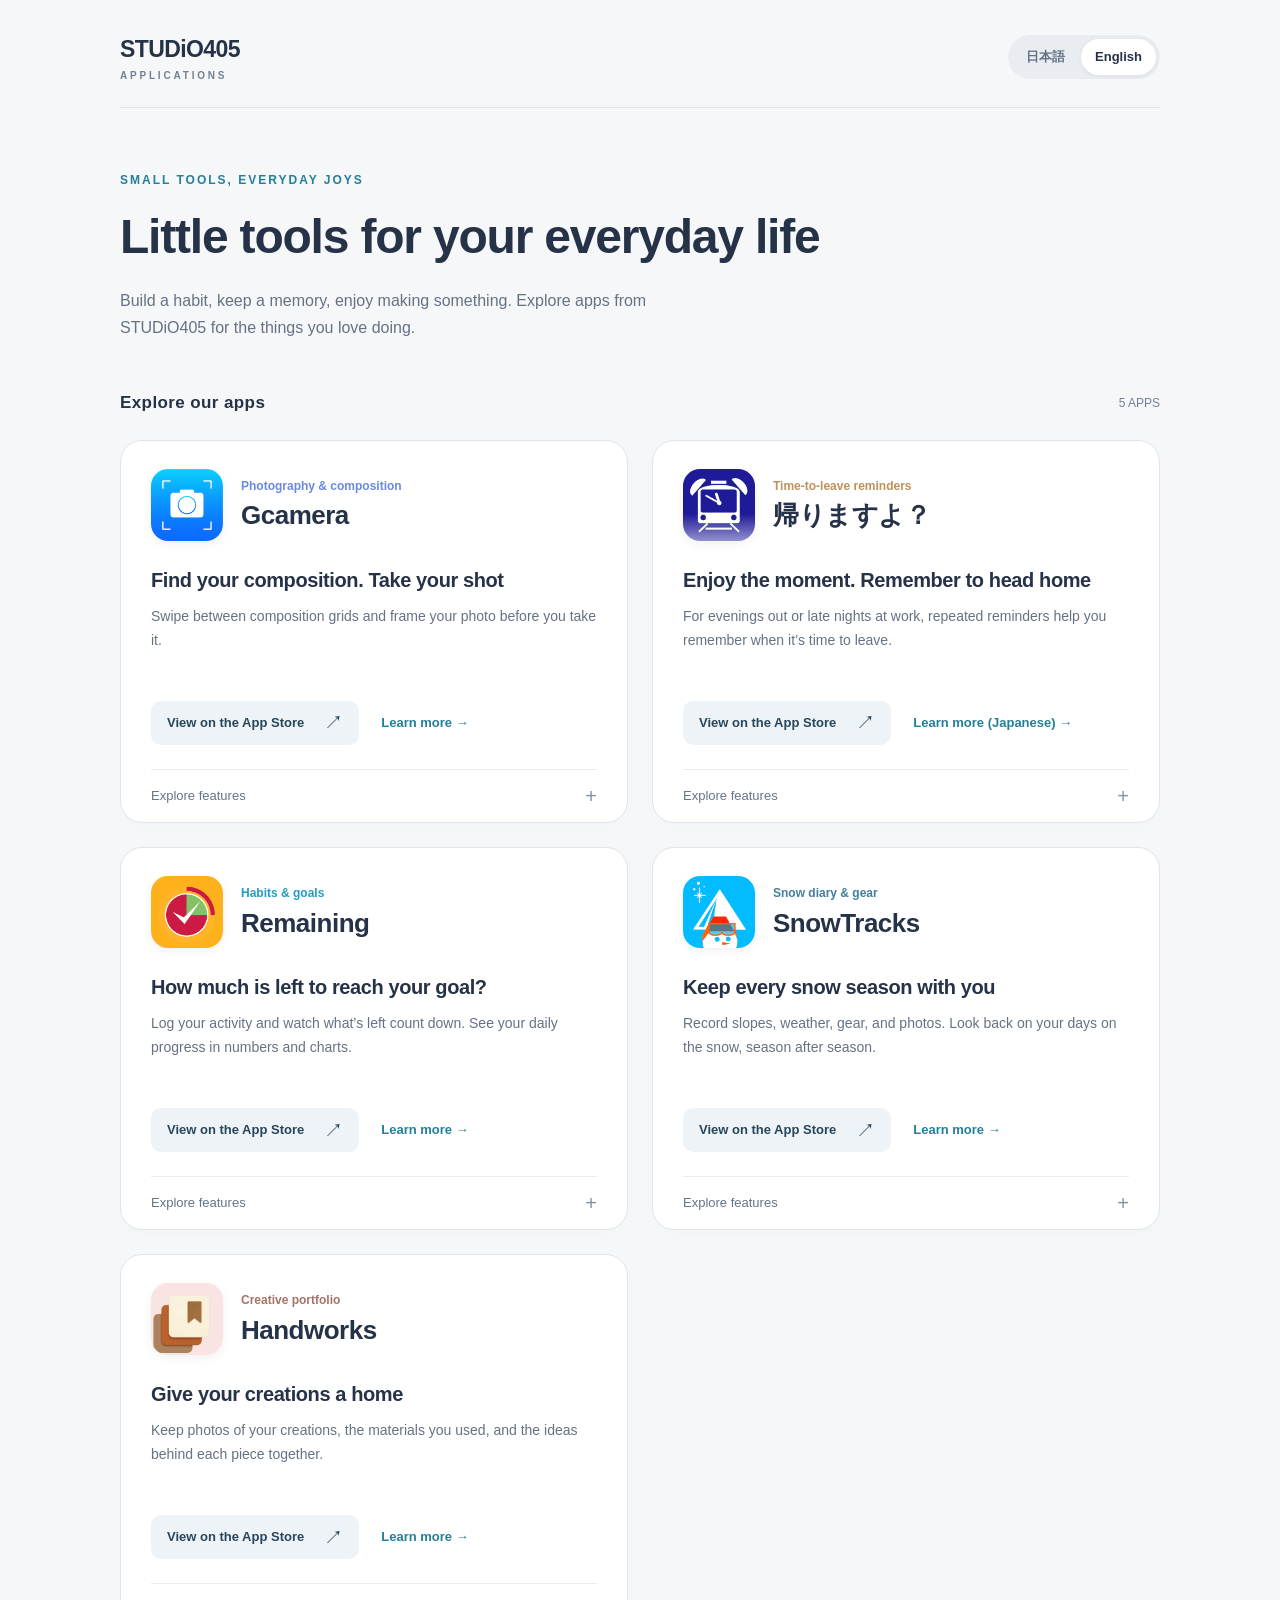
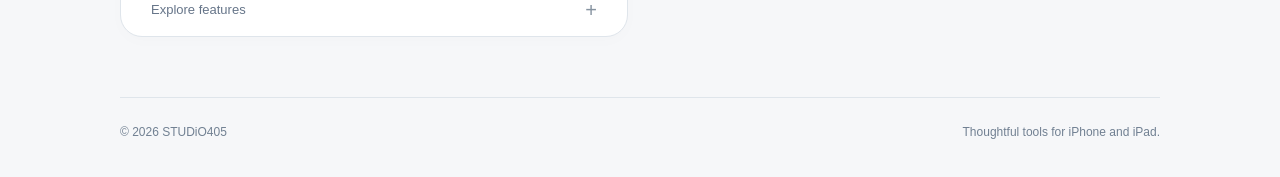
==== commit dbb4df21: "Add existing store visuals to remaining product pages" ====
--- a/index.html
+++ b/index.html
@@ -22,7 +22,7 @@
       <div class="app-top"><img src="images/icon-lasttrainnotice.png" width="72" height="72" alt="" decoding="async">
         <div><p class="category"><span class="ja">帰宅時間の通知</span><span class="en" lang="en">Time-to-leave reminders</span></p><h3>帰りますよ？</h3></div></div>
       <h4><span class="ja">楽しい時間にも帰る合図を</span><span class="en" lang="en">Enjoy the moment. Remember to head home</span></h4><p class="description"><span class="ja">飲み会にも、残業にも。帰る時間を繰り返しお知らせして、うっかり遅くなるのを防ぎます。</span><span class="en" lang="en">For evenings out or late nights at work, repeated reminders help you remember when it’s time to leave.</span></p>
-      <div class="actions"><a class="store-link" href="https://apps.apple.com/jp/app/%E5%B8%B0%E3%82%8A%E3%81%BE%E3%81%99%E3%82%88/id486191334"><span class="ja">App Storeで見る</span><span class="en" lang="en">View on the App Store</span><span aria-hidden="true">↗</span></a><a class="detail-link" data-language-link href="lasttrainnotice/"><span class="ja">詳しく見る</span><span class="en" lang="en">Learn more</span><span aria-hidden="true"> →</span></a></div>
+      <div class="actions"><a class="store-link" href="https://apps.apple.com/jp/app/%E5%B8%B0%E3%82%8A%E3%81%BE%E3%81%99%E3%82%88/id486191334"><span class="ja">App Storeで見る</span><span class="en" lang="en">View on the App Store</span><span aria-hidden="true">↗</span></a><a class="detail-link" href="lasttrainnotice/"><span class="ja">詳しく見る</span><span class="en" lang="en">Learn more (Japanese)</span><span aria-hidden="true"> →</span></a></div>
       <details><summary><span class="ja">特徴を見る</span><span class="en" lang="en">Explore features</span><span class="plus" aria-hidden="true">+</span></summary><ul><li><span class="ja">指定した時刻の前後に繰り返し通知</span><span class="en" lang="en">Repeated reminders around your chosen time</span></li><li><span class="ja">ホーム画面・ロック画面ウィジェット</span><span class="en" lang="en">Home Screen and Lock Screen widgets</span></li><li><span class="ja">日本国内向けのアプリ</span><span class="en" lang="en">Available on the App Store in Japan</span></li></ul></details>
     </article>
 <article class="app-card" id="remaining" style="--accent:#239cc3">
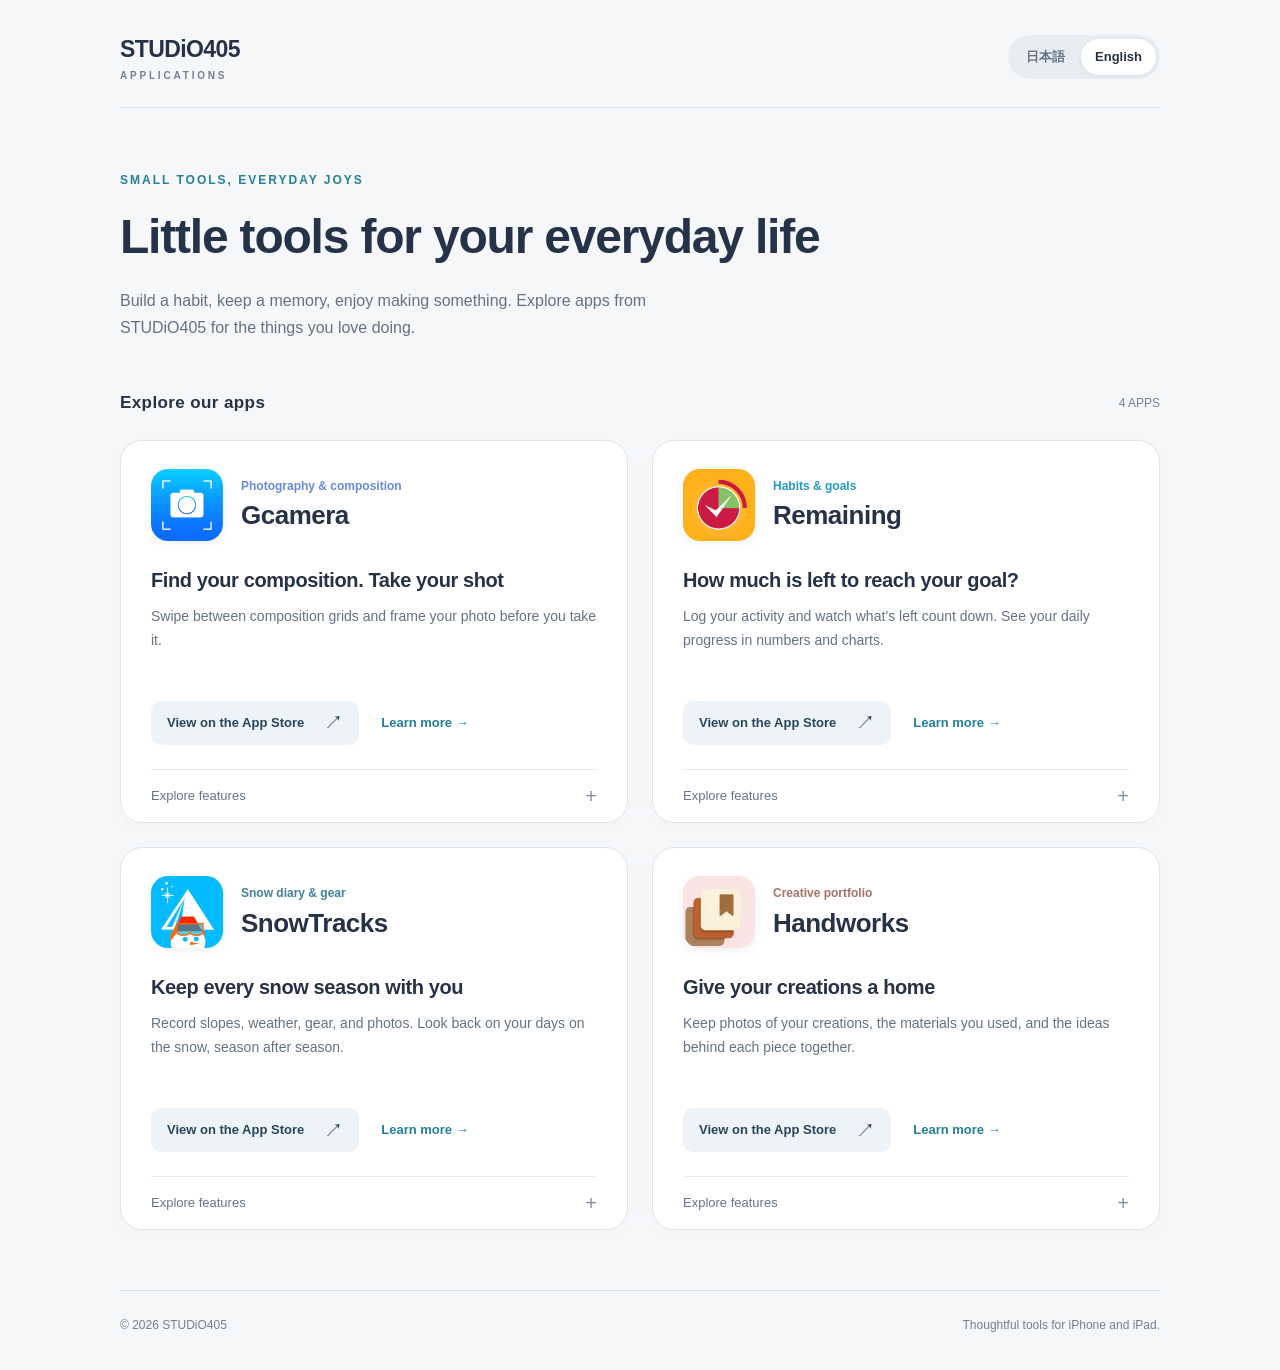
==== commit 2fa4d050: "Show Japan-only app only in Japanese listings" ====
--- a/index.html
+++ b/index.html
@@ -10,7 +10,7 @@
 <main><section class="hero"><p class="eyebrow">SMALL TOOLS, EVERYDAY JOYS</p>
 <h1><span class="ja">毎日に<br class="mobile-break">ちょうどいい道具</span><span class="en" lang="en">Little tools for your everyday life</span></h1>
 <p><span class="ja">習慣を続ける。思い出を残す。つくる時間を楽しむ。あなたの毎日に寄り添う、STUDiO405のアプリです。</span><span class="en" lang="en">Build a habit, keep a memory, enjoy making something. Explore apps from STUDiO405 for the things you love doing.</span></p></section>
-<section aria-labelledby="apps-heading"><div class="section-head"><h2 id="apps-heading"><span class="ja">アプリ一覧</span><span class="en" lang="en">Explore our apps</span></h2><span class="count">5 APPS</span></div>
+<section aria-labelledby="apps-heading"><div class="section-head"><h2 id="apps-heading"><span class="ja">アプリ一覧</span><span class="en" lang="en">Explore our apps</span></h2><span class="count"><span class="ja">5 APPS</span><span class="en" lang="en">4 APPS</span></span></div>
 <div class="app-grid"><article class="app-card" id="gcamera" style="--accent:#6889dd">
       <div class="app-top"><img src="images/icon-gcamera.png" width="72" height="72" alt="" decoding="async">
         <div><p class="category"><span class="ja">写真・構図</span><span class="en" lang="en">Photography &amp; composition</span></p><h3>Gcamera</h3></div></div>
@@ -18,12 +18,12 @@
       <div class="actions"><a class="store-link" href="https://apps.apple.com/app/gcamera/id443770493"><span class="ja">App Storeで見る</span><span class="en" lang="en">View on the App Store</span><span aria-hidden="true">↗</span></a><a class="detail-link" data-language-link href="gcamera/"><span class="ja">詳しく見る</span><span class="en" lang="en">Learn more</span><span aria-hidden="true"> →</span></a></div>
       <details><summary><span class="ja">特徴を見る</span><span class="en" lang="en">Explore features</span><span class="plus" aria-hidden="true">+</span></summary><ul><li><span class="ja">通常・スクエア各5種類のグリッド</span><span class="en" lang="en">Five regular and five square grids</span></li><li><span class="ja">グリッドを重ねた写真の保存</span><span class="en" lang="en">Save photos with the grid included</span></li><li><span class="ja">他のアプリへ写真を共有</span><span class="en" lang="en">Share photos with other apps</span></li></ul></details>
     </article>
-<article class="app-card" id="lasttrainnotice" style="--accent:#bf9058">
+<article class="app-card ja" id="lasttrainnotice" style="--accent:#bf9058">
       <div class="app-top"><img src="images/icon-lasttrainnotice.png" width="72" height="72" alt="" decoding="async">
-        <div><p class="category"><span class="ja">帰宅時間の通知</span><span class="en" lang="en">Time-to-leave reminders</span></p><h3>帰りますよ？</h3></div></div>
-      <h4><span class="ja">楽しい時間にも帰る合図を</span><span class="en" lang="en">Enjoy the moment. Remember to head home</span></h4><p class="description"><span class="ja">飲み会にも、残業にも。帰る時間を繰り返しお知らせして、うっかり遅くなるのを防ぎます。</span><span class="en" lang="en">For evenings out or late nights at work, repeated reminders help you remember when it’s time to leave.</span></p>
-      <div class="actions"><a class="store-link" href="https://apps.apple.com/jp/app/%E5%B8%B0%E3%82%8A%E3%81%BE%E3%81%99%E3%82%88/id486191334"><span class="ja">App Storeで見る</span><span class="en" lang="en">View on the App Store</span><span aria-hidden="true">↗</span></a><a class="detail-link" href="lasttrainnotice/"><span class="ja">詳しく見る</span><span class="en" lang="en">Learn more (Japanese)</span><span aria-hidden="true"> →</span></a></div>
-      <details><summary><span class="ja">特徴を見る</span><span class="en" lang="en">Explore features</span><span class="plus" aria-hidden="true">+</span></summary><ul><li><span class="ja">指定した時刻の前後に繰り返し通知</span><span class="en" lang="en">Repeated reminders around your chosen time</span></li><li><span class="ja">ホーム画面・ロック画面ウィジェット</span><span class="en" lang="en">Home Screen and Lock Screen widgets</span></li><li><span class="ja">日本国内向けのアプリ</span><span class="en" lang="en">Available on the App Store in Japan</span></li></ul></details>
+        <div><p class="category"><span class="ja">帰宅時間の通知</span></p><h3>帰りますよ？</h3></div></div>
+      <h4><span class="ja">楽しい時間にも帰る合図を</span></h4><p class="description"><span class="ja">飲み会にも、残業にも。帰る時間を繰り返しお知らせして、うっかり遅くなるのを防ぎます。</span></p>
+      <div class="actions"><a class="store-link" href="https://apps.apple.com/jp/app/%E5%B8%B0%E3%82%8A%E3%81%BE%E3%81%99%E3%82%88/id486191334"><span class="ja">App Storeで見る</span><span aria-hidden="true">↗</span></a><a class="detail-link" href="lasttrainnotice/"><span class="ja">詳しく見る</span><span aria-hidden="true"> →</span></a></div>
+      <details><summary><span class="ja">特徴を見る</span><span class="plus" aria-hidden="true">+</span></summary><ul><li><span class="ja">指定した時刻の前後に繰り返し通知</span></li><li><span class="ja">ホーム画面・ロック画面ウィジェット</span></li><li><span class="ja">日本国内向けのアプリ</span></li></ul></details>
     </article>
 <article class="app-card" id="remaining" style="--accent:#239cc3">
       <div class="app-top"><img src="images/icon-remaining.png" width="72" height="72" alt="" decoding="async">
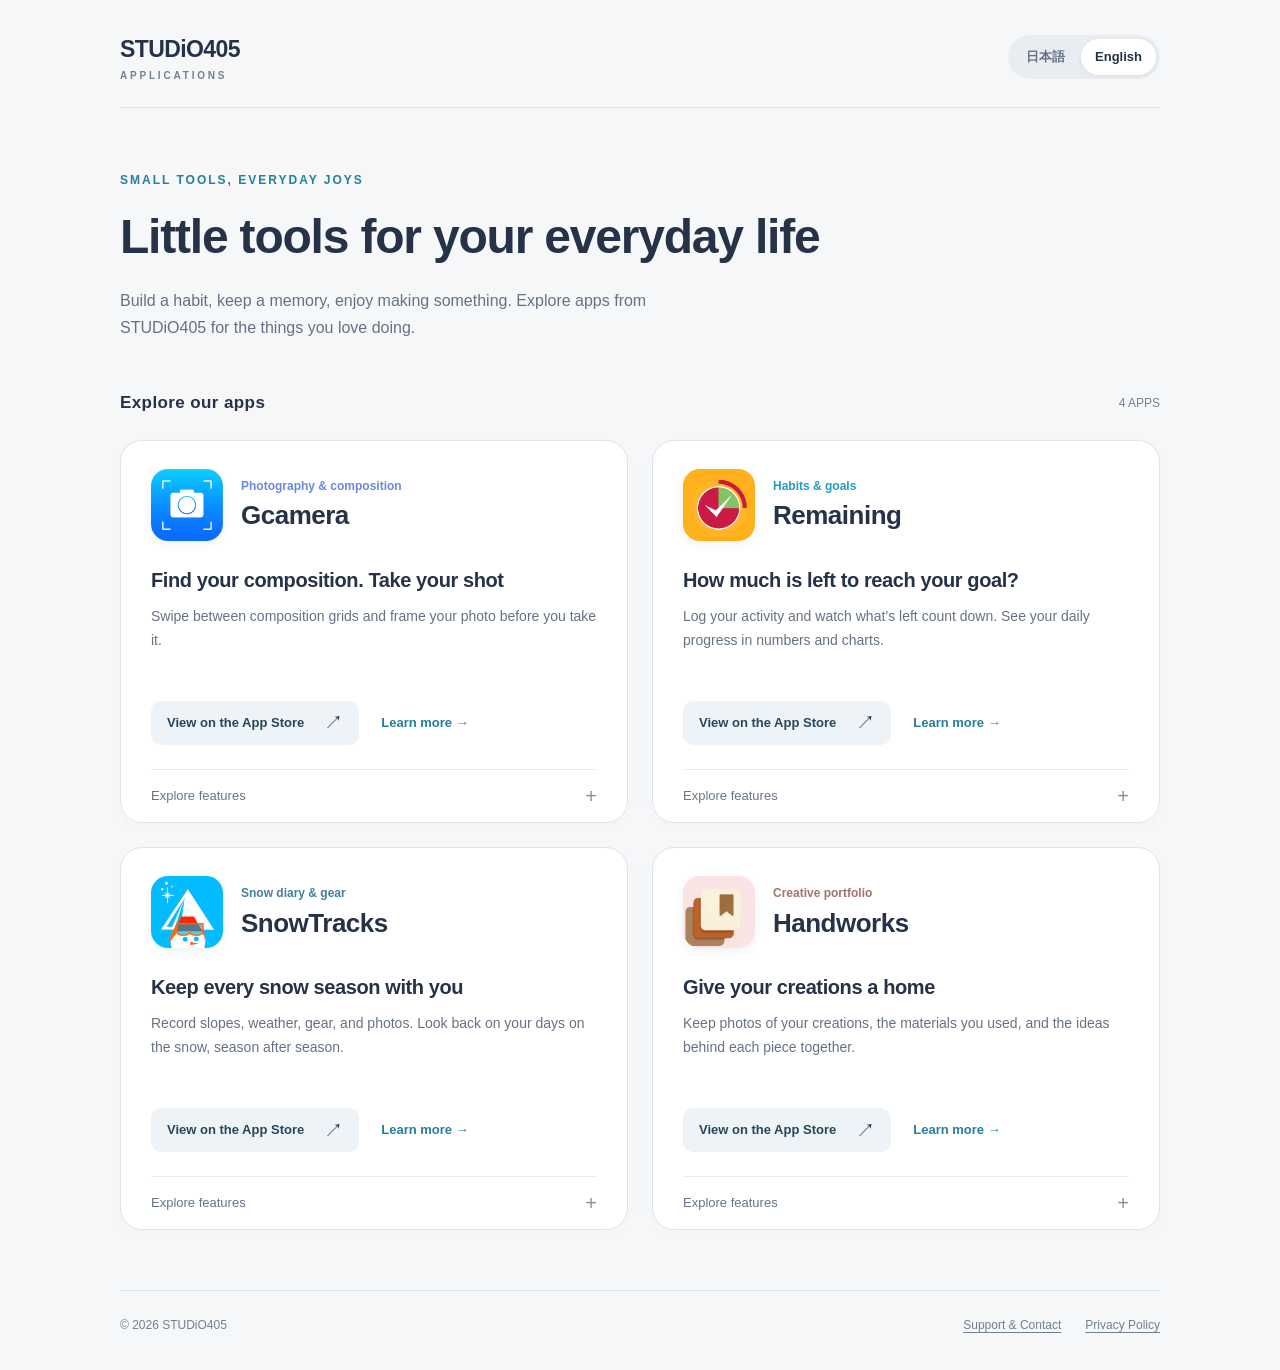
==== commit cb58d1cb: "Add shared bilingual support and privacy pages" ====
--- a/index.html
+++ b/index.html
@@ -46,5 +46,5 @@
       <div class="actions"><a class="store-link" href="https://apps.apple.com/app/handworks-creative-portfolio/id6765852735"><span class="ja">App Storeで見る</span><span class="en" lang="en">View on the App Store</span><span aria-hidden="true">↗</span></a><a class="detail-link" data-language-link href="handworks/"><span class="ja">詳しく見る</span><span class="en" lang="en">Learn more</span><span aria-hidden="true"> →</span></a></div>
       <details><summary><span class="ja">特徴を見る</span><span class="en" lang="en">Explore features</span><span class="plus" aria-hidden="true">+</span></summary><ul><li><span class="ja">自分だけの作品ギャラリー</span><span class="en" lang="en">Your own gallery of creations</span></li><li><span class="ja">素材の会社名・型番・サイズを記録</span><span class="en" lang="en">Notes on material makers, model numbers, and sizes</span></li><li><span class="ja">素材を購入したお店やURLを保存</span><span class="en" lang="en">Save source shops and links for future projects</span></li></ul></details>
     </article></div></section></main>
-<footer><p>© 2026 STUDiO405</p><p><span class="ja">iPhone・iPadのための、小さな道具。</span><span class="en" lang="en">Thoughtful tools for iPhone and iPad.</span></p></footer>
+<footer><p>© 2026 STUDiO405</p><nav class="footer-links" aria-label="Support &amp; Privacy"><a data-language-link href="support/"><span class="ja">サポート・お問い合わせ</span><span class="en" lang="en">Support &amp; Contact</span></a><a data-language-link href="privacy/"><span class="ja">プライバシーポリシー</span><span class="en" lang="en">Privacy Policy</span></a></nav></footer>
 </div><script src="assets/language.js"></script></body></html>
--- a/assets/site.css
+++ b/assets/site.css
@@ -20,3 +20,11 @@
 @media(max-width:799px){.icon-panel{width:100%;padding:28px}.icon-panel img{width:120px;height:120px;border-radius:27px;margin-bottom:14px}}
 
 .product-hero h1{text-wrap:balance}
+
+/* Shared support and privacy pages */
+.footer-links{display:flex;flex-wrap:wrap;gap:8px 24px}.footer-links a{text-underline-offset:3px}
+.info-page{max-width:820px;margin:0 auto}.info-hero{padding:38px 0 32px}.info-hero h1{font-size:clamp(28px,4vw,40px);line-height:1.4;letter-spacing:-.7px;margin:0 0 18px}.info-hero p{color:#657284}.info-hero .eyebrow{color:#247f99}.info-date{font-size:13px}
+.info-section{border-top:1px solid #dfe5eb;padding:28px 0}.info-section h2{font-size:23px;line-height:1.5;margin:0 0 18px}.info-section h3{font-size:18px;margin:0 0 10px}.info-section p{margin:0 0 16px}.info-section p:last-child{margin-bottom:0}.info-section li+li{margin-top:8px}.info-section a,.info-page>p a{color:#247f99;text-underline-offset:3px}
+.contact-card{background:#fff;border:1px solid #dfe5eb;border-radius:18px;padding:24px}.contact-card+.contact-card{margin-top:18px}.contact-card p{color:#657284;font-size:15px}.contact-email{overflow-wrap:anywhere}.contact-card .store-link{color:#28465b}.app-store-list{display:flex;flex-wrap:wrap;gap:12px 28px;list-style:none;padding:0}.app-store-list li+li{margin-top:0}
+.policy-table-wrap{overflow-x:auto}.policy-table{width:100%;border-collapse:collapse;font-size:14px}.policy-table caption{text-align:left;color:#657284;margin-bottom:12px}.policy-table th,.policy-table td{padding:14px 12px;text-align:left;border-bottom:1px solid #dfe5eb;vertical-align:top}.policy-table thead{background:#e9edf1}.policy-table tbody th{font-weight:650}.policy-table tbody tr{scroll-margin-top:24px}
+@media(max-width:599px){.info-section h2{font-size:21px}.contact-card{padding:20px}.policy-table{font-size:12px}.policy-table th,.policy-table td{padding:12px 7px}.footer-links{gap:8px 18px}}
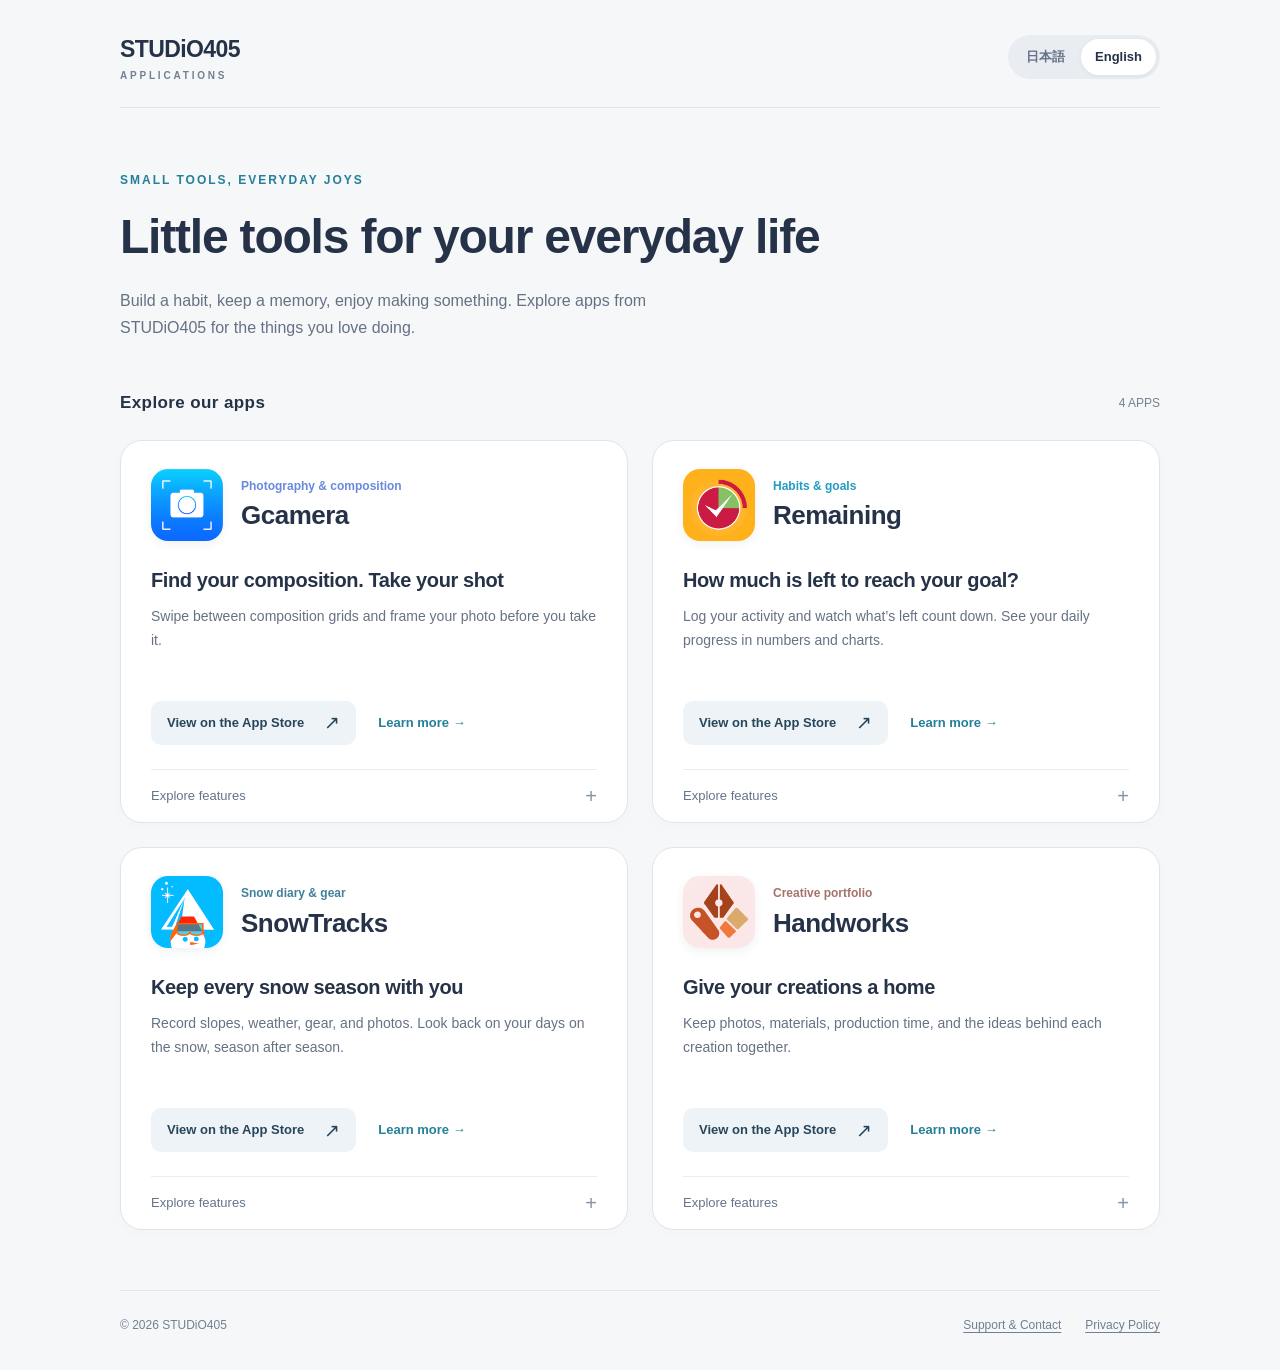
==== commit c90c3d60: "Handworks 1.1.0のスクリーンショットと紹介内容を反映" ====
--- a/index.html
+++ b/index.html
@@ -42,9 +42,9 @@
 <article class="app-card" id="handworks" style="--accent:#a5736a">
       <div class="app-top"><img src="images/icon-handworks.png" width="72" height="72" alt="" decoding="async">
         <div><p class="category"><span class="ja">作品・素材の記録</span><span class="en" lang="en">Creative portfolio</span></p><h3>Handworks</h3></div></div>
-      <h4><span class="ja">つくった喜びを作品集に</span><span class="en" lang="en">Give your creations a home</span></h4><p class="description"><span class="ja">作品の写真も、使った素材も。ものづくりの思い出と工夫を、ひとつにまとめて残せます。</span><span class="en" lang="en">Keep photos of your creations, the materials you used, and the ideas behind each piece together.</span></p>
+      <h4><span class="ja">つくった喜びを作品集に</span><span class="en" lang="en">Give your creations a home</span></h4><p class="description"><span class="ja">作品の写真も、使った素材も、制作にかけた時間も。ものづくりの思い出と工夫を、ひとつにまとめて残せます。</span><span class="en" lang="en">Keep photos, materials, production time, and the ideas behind each creation together.</span></p>
       <div class="actions"><a class="store-link" href="https://apps.apple.com/app/handworks-creative-portfolio/id6765852735"><span class="ja">App Storeで見る</span><span class="en" lang="en">View on the App Store</span><span aria-hidden="true">↗</span></a><a class="detail-link" data-language-link href="handworks/"><span class="ja">詳しく見る</span><span class="en" lang="en">Learn more</span><span aria-hidden="true"> →</span></a></div>
-      <details><summary><span class="ja">特徴を見る</span><span class="en" lang="en">Explore features</span><span class="plus" aria-hidden="true">+</span></summary><ul><li><span class="ja">自分だけの作品ギャラリー</span><span class="en" lang="en">Your own gallery of creations</span></li><li><span class="ja">素材の会社名・型番・サイズを記録</span><span class="en" lang="en">Notes on material makers, model numbers, and sizes</span></li><li><span class="ja">素材を購入したお店やURLを保存</span><span class="en" lang="en">Save source shops and links for future projects</span></li></ul></details>
+      <details><summary><span class="ja">特徴を見る</span><span class="en" lang="en">Explore features</span><span class="plus" aria-hidden="true">+</span></summary><ul><li><span class="ja">自分だけの作品ギャラリー</span><span class="en" lang="en">Your own gallery of creations</span></li><li><span class="ja">素材の会社名・型番・サイズを記録</span><span class="en" lang="en">Notes on material makers, model numbers, and sizes</span></li><li><span class="ja">素材を購入したお店やURLを保存</span><span class="en" lang="en">Save source shops and links for future projects</span></li><li><span class="ja">写真を拡大して細部を確認</span><span class="en" lang="en">Zoom in to see photo details</span></li><li><span class="ja">制作時間の記録・直接編集・加算と減算</span><span class="en" lang="en">Track and edit production time, or add and subtract it</span></li></ul></details>
     </article></div></section></main>
 <footer><p>© 2026 STUDiO405</p><nav class="footer-links" aria-label="Support &amp; Privacy"><a data-language-link href="support/"><span class="ja">サポート・お問い合わせ</span><span class="en" lang="en">Support &amp; Contact</span></a><a data-language-link href="privacy/"><span class="ja">プライバシーポリシー</span><span class="en" lang="en">Privacy Policy</span></a></nav></footer>
 </div><script src="assets/language.js"></script></body></html>
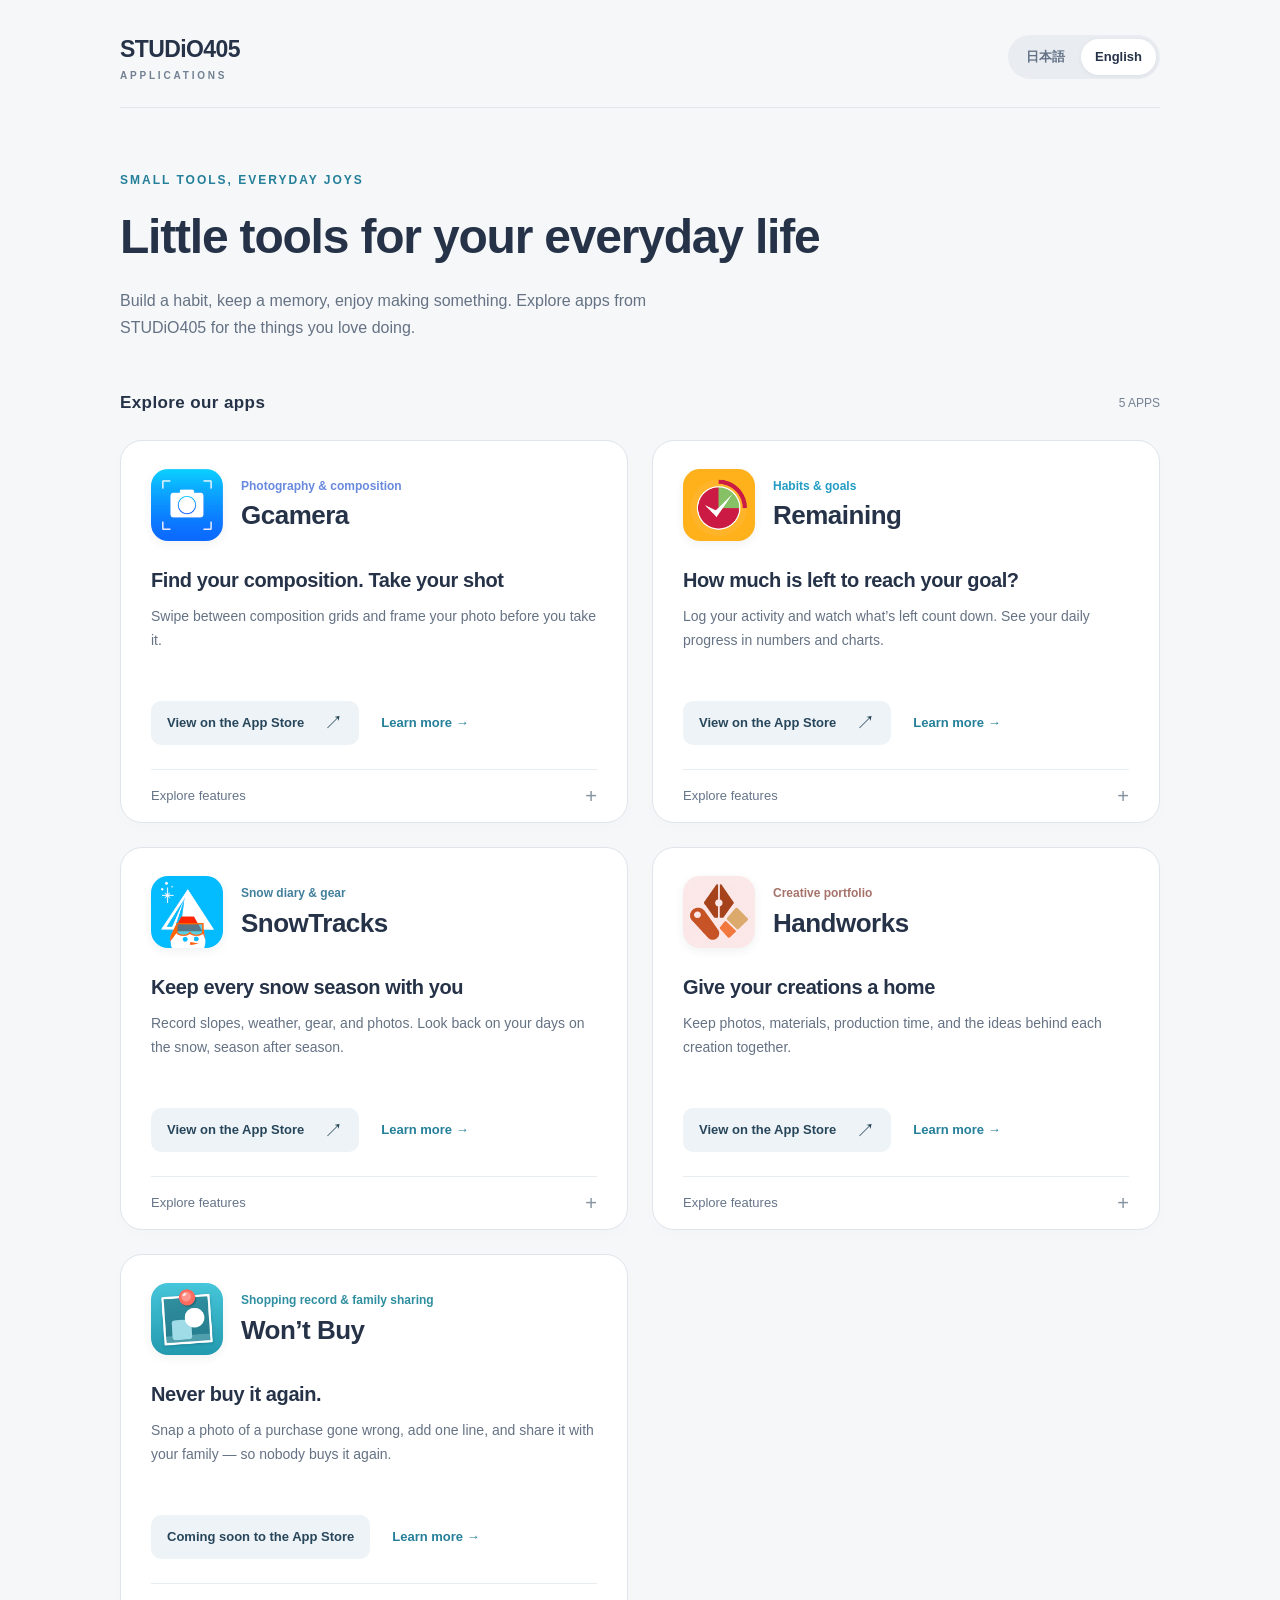
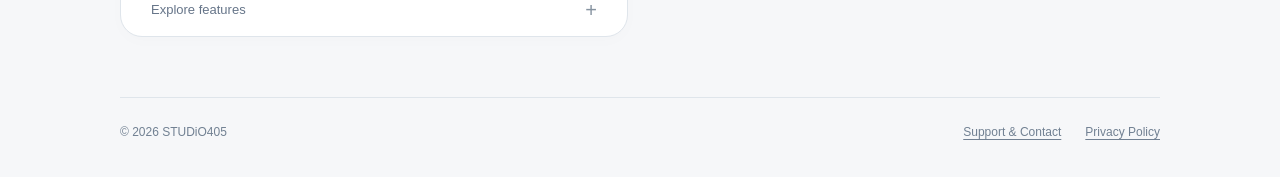
==== commit 8e9b038b: "Won’t Buy（もう買わない）の紹介ページとプライバシーポリシーの対象を追加 - トップにWon’t Buyのカードを追加し、専用紹介ページ wontbuy/ を作成（App Storeリンクは近" ====
--- a/index.html
+++ b/index.html
@@ -2,7 +2,7 @@
 <html lang="ja" data-language="ja">
 <head><meta charset="utf-8"><meta name="viewport" content="width=device-width,initial-scale=1">
 <title>STUDiO405 — 毎日にちょうどいいアプリ</title>
-<meta name="description" content="Remaining、Handworks、Gcamera、SnowTracks、帰りますよ？。STUDiO405のiPhone・iPad向けアプリをご紹介します。">
+<meta name="description" content="Remaining、Handworks、Gcamera、SnowTracks、帰りますよ？、もう買わない。STUDiO405のiPhone・iPad向けアプリをご紹介します。">
 <meta name="theme-color" content="#f6f7f9">
 <link rel="stylesheet" href="assets/site.css"></head>
 <body><div class="shell">
@@ -10,7 +10,7 @@
 <main><section class="hero"><p class="eyebrow">SMALL TOOLS, EVERYDAY JOYS</p>
 <h1><span class="ja">毎日に<br class="mobile-break">ちょうどいい道具</span><span class="en" lang="en">Little tools for your everyday life</span></h1>
 <p><span class="ja">習慣を続ける。思い出を残す。つくる時間を楽しむ。あなたの毎日に寄り添う、STUDiO405のアプリです。</span><span class="en" lang="en">Build a habit, keep a memory, enjoy making something. Explore apps from STUDiO405 for the things you love doing.</span></p></section>
-<section aria-labelledby="apps-heading"><div class="section-head"><h2 id="apps-heading"><span class="ja">アプリ一覧</span><span class="en" lang="en">Explore our apps</span></h2><span class="count"><span class="ja">5 APPS</span><span class="en" lang="en">4 APPS</span></span></div>
+<section aria-labelledby="apps-heading"><div class="section-head"><h2 id="apps-heading"><span class="ja">アプリ一覧</span><span class="en" lang="en">Explore our apps</span></h2><span class="count"><span class="ja">6 APPS</span><span class="en" lang="en">5 APPS</span></span></div>
 <div class="app-grid"><article class="app-card" id="gcamera" style="--accent:#6889dd">
       <div class="app-top"><img src="images/icon-gcamera.png" width="72" height="72" alt="" decoding="async">
         <div><p class="category"><span class="ja">写真・構図</span><span class="en" lang="en">Photography &amp; composition</span></p><h3>Gcamera</h3></div></div>
@@ -45,6 +45,14 @@
       <h4><span class="ja">つくった喜びを作品集に</span><span class="en" lang="en">Give your creations a home</span></h4><p class="description"><span class="ja">作品の写真も、使った素材も、制作にかけた時間も。ものづくりの思い出と工夫を、ひとつにまとめて残せます。</span><span class="en" lang="en">Keep photos, materials, production time, and the ideas behind each creation together.</span></p>
       <div class="actions"><a class="store-link" href="https://apps.apple.com/app/handworks-creative-portfolio/id6765852735"><span class="ja">App Storeで見る</span><span class="en" lang="en">View on the App Store</span><span aria-hidden="true">↗</span></a><a class="detail-link" data-language-link href="handworks/"><span class="ja">詳しく見る</span><span class="en" lang="en">Learn more</span><span aria-hidden="true"> →</span></a></div>
       <details><summary><span class="ja">特徴を見る</span><span class="en" lang="en">Explore features</span><span class="plus" aria-hidden="true">+</span></summary><ul><li><span class="ja">自分だけの作品ギャラリー</span><span class="en" lang="en">Your own gallery of creations</span></li><li><span class="ja">素材の会社名・型番・サイズを記録</span><span class="en" lang="en">Notes on material makers, model numbers, and sizes</span></li><li><span class="ja">素材を購入したお店やURLを保存</span><span class="en" lang="en">Save source shops and links for future projects</span></li><li><span class="ja">写真を拡大して細部を確認</span><span class="en" lang="en">Zoom in to see photo details</span></li><li><span class="ja">制作時間の記録・直接編集・加算と減算</span><span class="en" lang="en">Track and edit production time, or add and subtract it</span></li></ul></details>
+    </article>
+<article class="app-card" id="wontbuy" style="--accent:#2f8e9f">
+      <div class="app-top"><img src="images/icon-wontbuy.png" width="72" height="72" alt="" decoding="async">
+        <div><p class="category"><span class="ja">買い物の記録・家族共有</span><span class="en" lang="en">Shopping record &amp; family sharing</span></p><h3><span class="ja">もう買わない</span><span class="en" lang="en">Won’t Buy</span></h3></div></div>
+      <h4><span class="ja">もう、買わない。</span><span class="en" lang="en">Never buy it again.</span></h4><p class="description"><span class="ja">買って失敗した物を写真とひとことで残し、家族と共有して二度と買わないためのアプリです。</span><span class="en" lang="en">Snap a photo of a purchase gone wrong, add one line, and share it with your family — so nobody buys it again.</span></p>
+      <!-- TODO: App Store公開後、下のspanを <a class="store-link" href="App StoreのURL">…<span aria-hidden="true">↗</span></a> に置き換える -->
+      <div class="actions"><span class="store-link" aria-disabled="true"><span class="ja">App Storeで近日公開</span><span class="en" lang="en">Coming soon to the App Store</span></span><a class="detail-link" data-language-link href="wontbuy/"><span class="ja">詳しく見る</span><span class="en" lang="en">Learn more</span><span aria-hidden="true"> →</span></a></div>
+      <details><summary><span class="ja">特徴を見る</span><span class="en" lang="en">Explore features</span><span class="plus" aria-hidden="true">+</span></summary><ul><li><span class="ja">写真とひとことで記録する</span><span class="en" lang="en">Snap a photo, add one line</span></li><li><span class="ja">家族に送って共有する</span><span class="en" lang="en">Send it to your family to share the warning</span></li><li><span class="ja">売り場で検索・ウィジェットとSiri（有料版）</span><span class="en" lang="en">Search in the aisle, widgets and Siri (paid version)</span></li></ul></details>
     </article></div></section></main>
 <footer><p>© 2026 STUDiO405</p><nav class="footer-links" aria-label="Support &amp; Privacy"><a data-language-link href="support/"><span class="ja">サポート・お問い合わせ</span><span class="en" lang="en">Support &amp; Contact</span></a><a data-language-link href="privacy/"><span class="ja">プライバシーポリシー</span><span class="en" lang="en">Privacy Policy</span></a></nav></footer>
 </div><script src="assets/language.js"></script></body></html>
